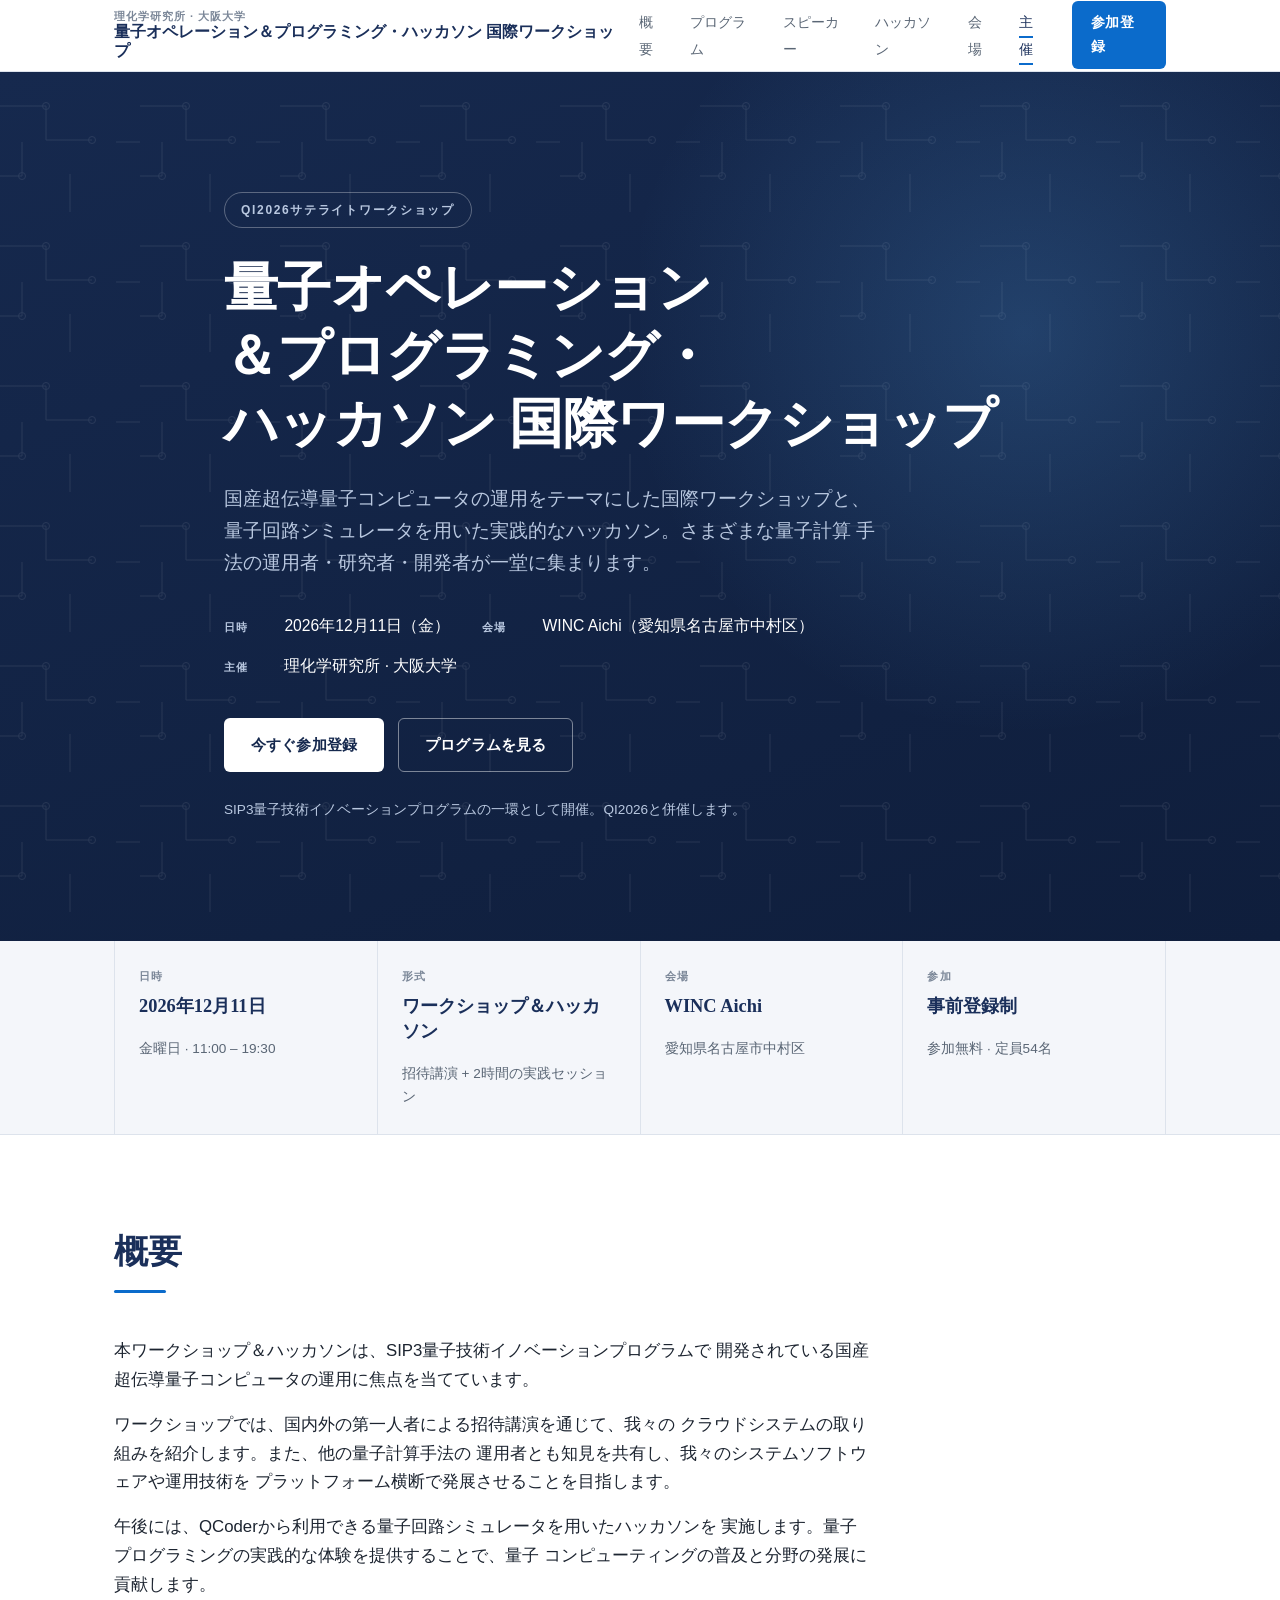
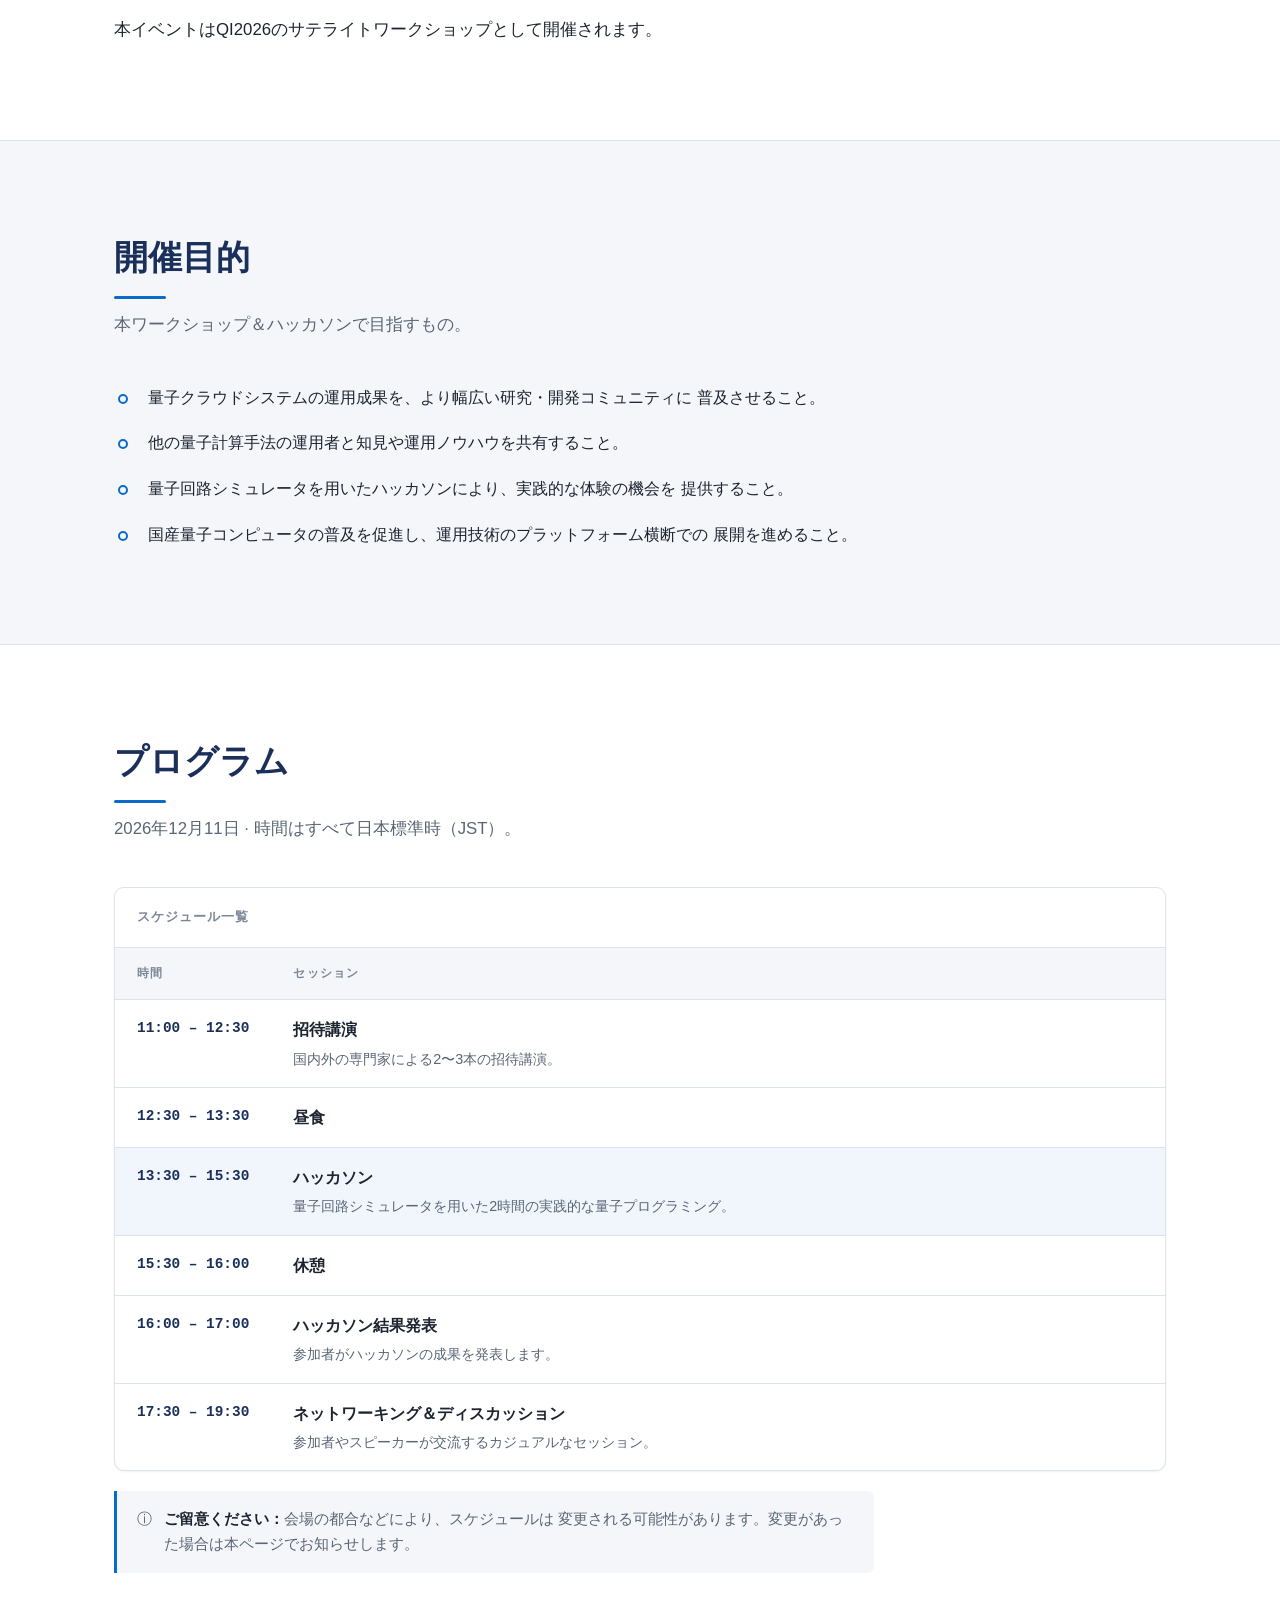
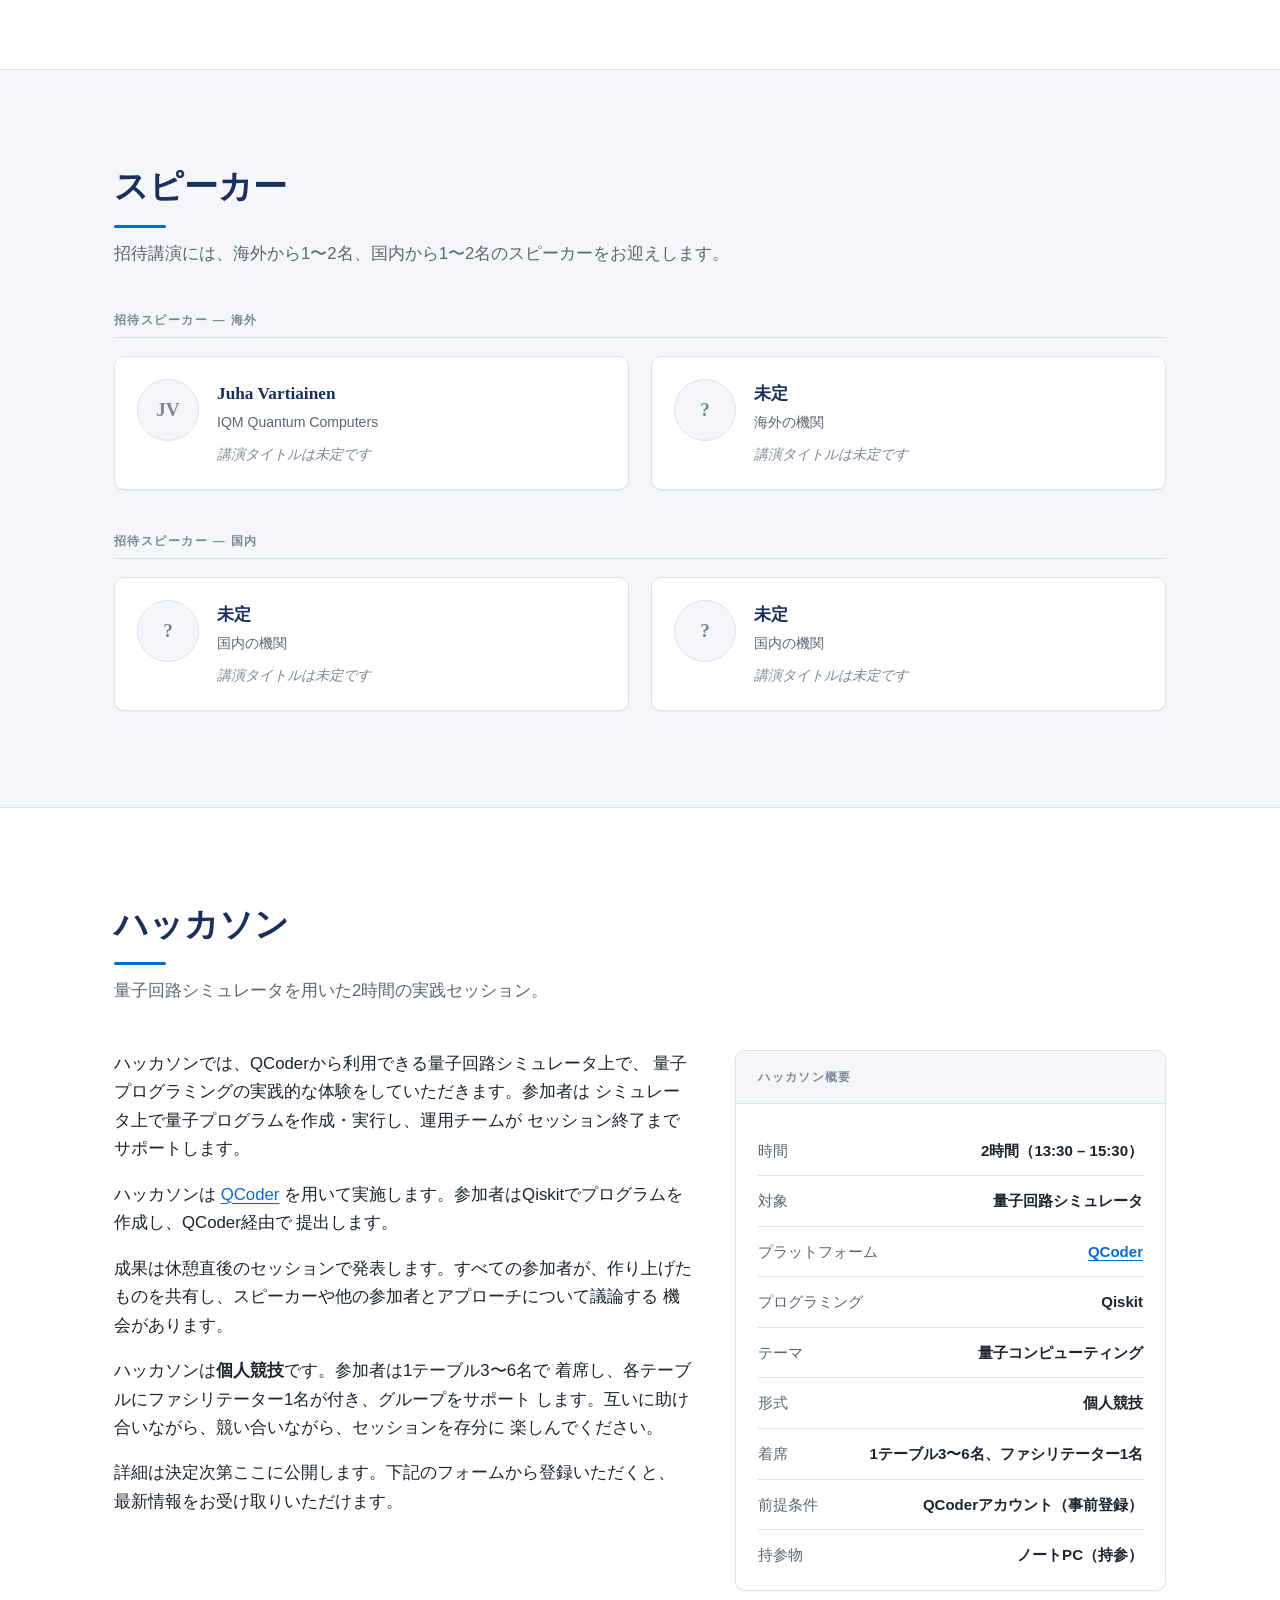
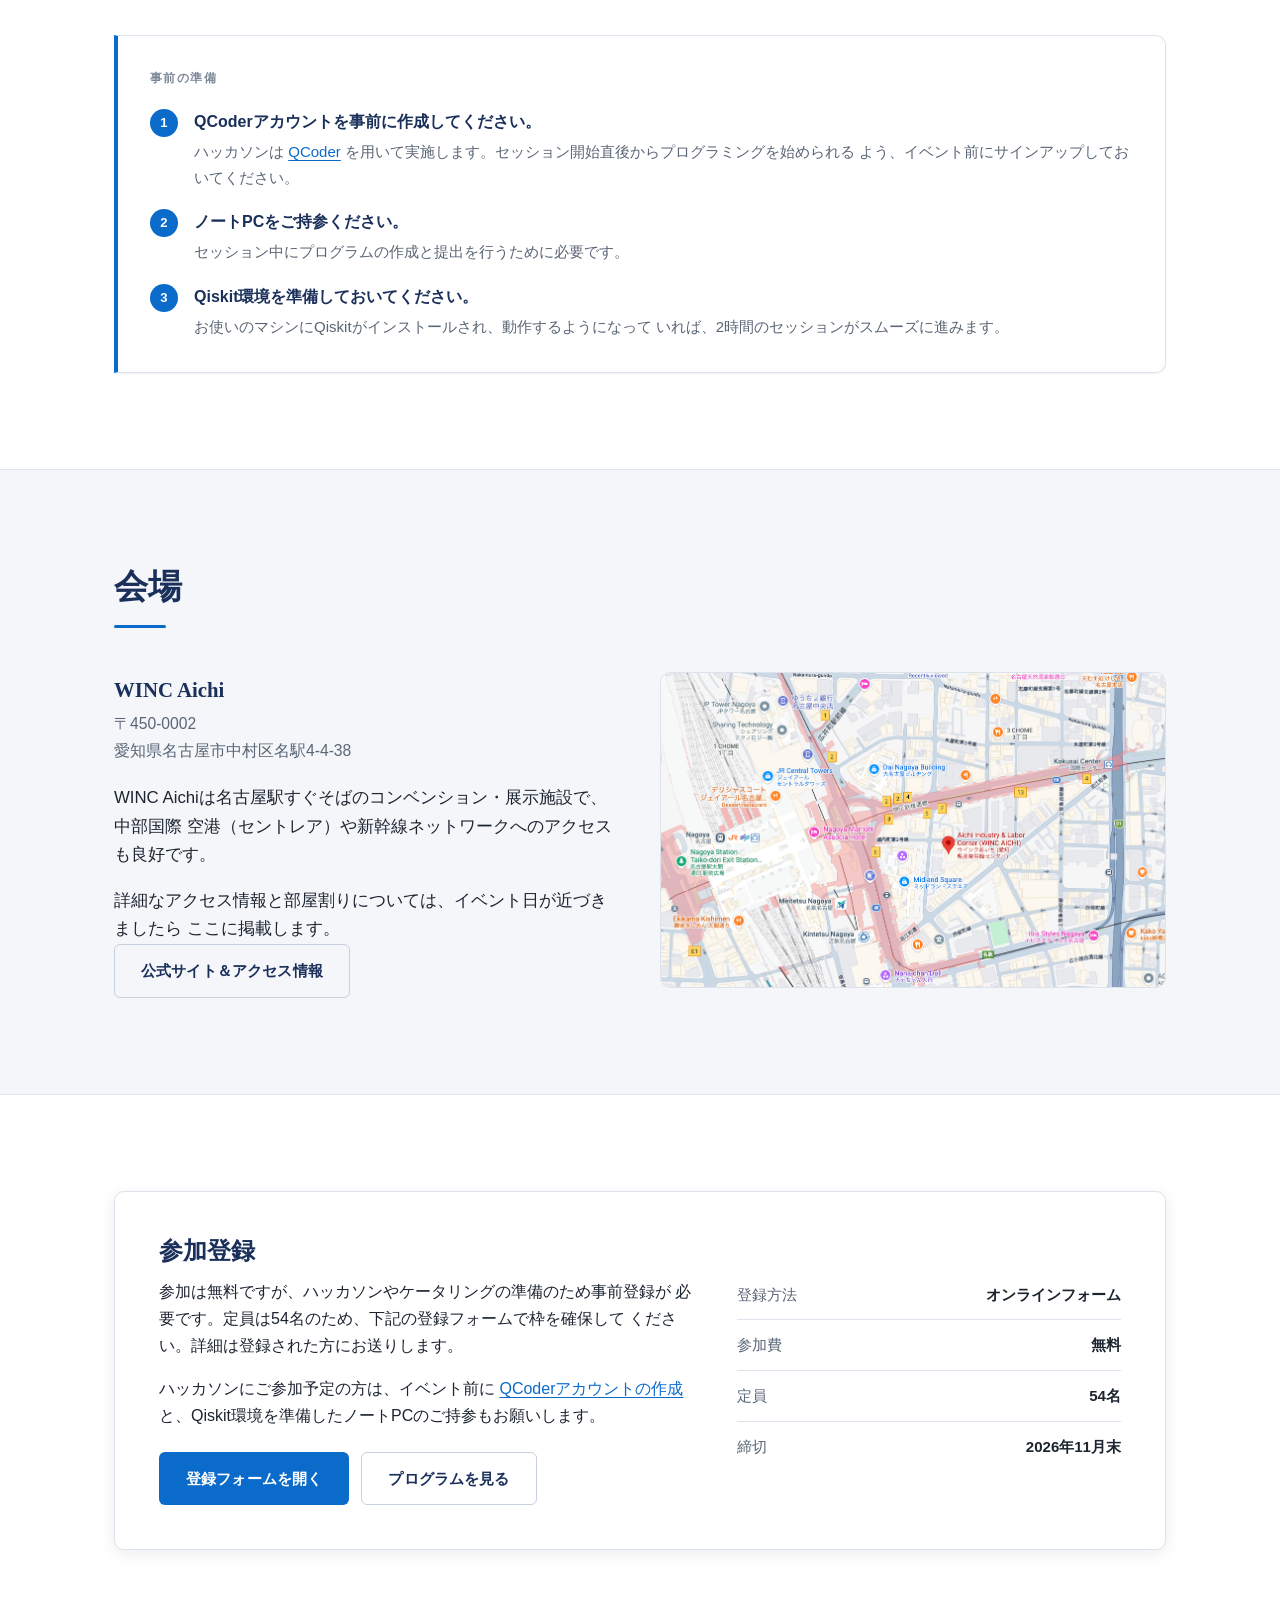
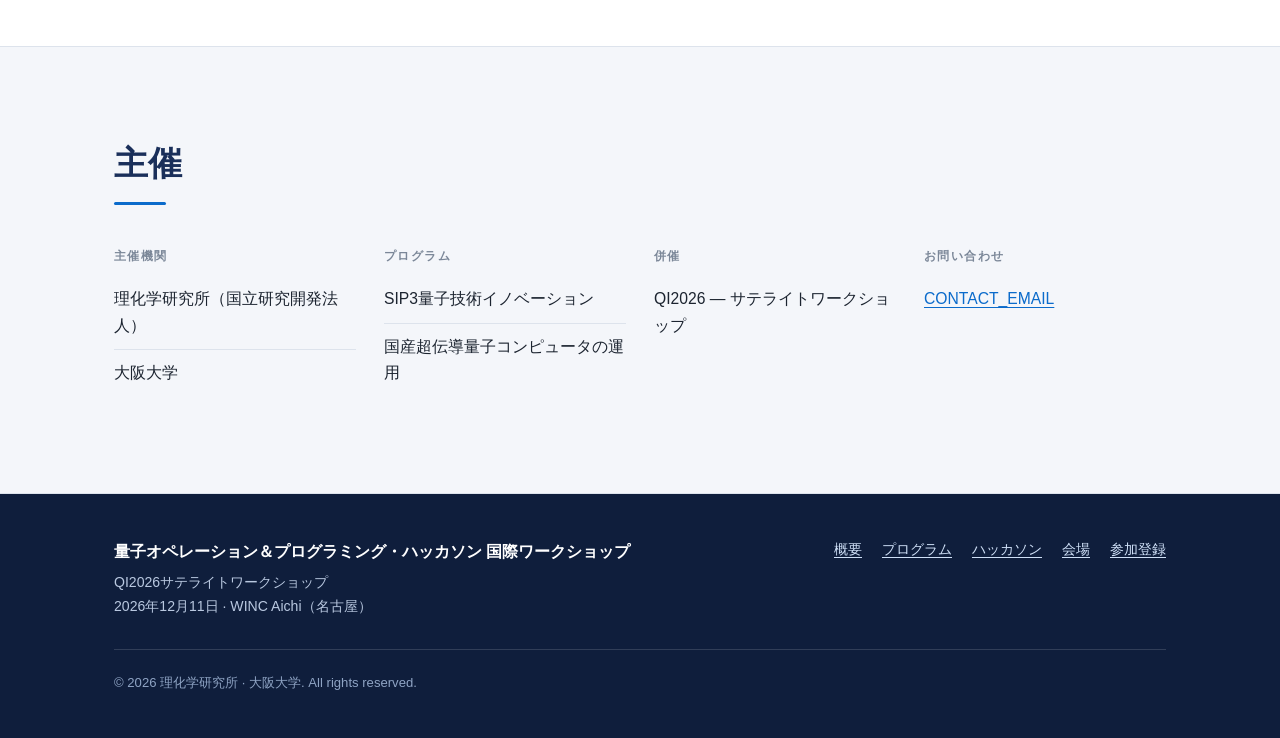
==== index.ja.html @ 2aec907b "add Japanese translation page for review" ====
<!DOCTYPE html>
<html lang="ja">
<head>
<meta charset="utf-8">
<meta name="viewport" content="width=device-width, initial-scale=1">

<!-- ===================================================================
     日本語版（監査・確認用） / Japanese translation for review
     本家: index.html と内容を同期させてください
     REPLACE BEFORE PUBLISHING
     1. Registration form URL  -> search for "forms.gle" (1 place)
     2. Canonical / OGP URL    -> search for "example.org" (3 places)
     3. Speaker details        -> search for "未定"
     4. Venue address          -> search for "名駅4-4-38"
     5. Contact e-mail         -> search for "CONTACT_EMAIL" (2 places)
     =================================================================== -->

<title>量子オペレーション＆プログラミング・ハッカソン 国際ワークショップ | QI2026サテライトワークショップ</title>
<meta name="description" content="国産超伝導量子コンピュータの運用をテーマにした国際ワークショップと、量子回路シミュレータでの実践的ハッカソン。招待講演、ハッカソン、ネットワーキングを開催。2026年12月11日（金）、愛知県・WINC Aichi（名古屋）。QI2026サテライトワークショップ。">

<link rel="canonical" href="https://example.org/qi2026-wsh/index.ja.html">
<link rel="alternate" hreflang="en" href="https://example.org/qi2026-wsh/index.html">
<link rel="alternate" hreflang="ja" href="https://example.org/qi2026-wsh/index.ja.html">

<!-- Open Graph -->
<meta property="og:type" content="website">
<meta property="og:title" content="量子オペレーション＆プログラミング・ハッカソン 国際ワークショップ">
<meta property="og:description" content="量子オペレーションをテーマにした国際ワークショップと量子回路シミュレータでのハッカソン。2026年12月11日 — 愛知県・WINC Aichi（名古屋）。QI2026サテライトワークショップ。">
<meta property="og:url" content="https://example.org/qi2026-wsh/index.ja.html">
<meta property="og:locale" content="ja_JP">

<!-- Twitter -->
<meta name="twitter:card" content="summary_large_image">
<meta name="twitter:title" content="量子オペレーション＆プログラミング・ハッカソン 国際ワークショップ">
<meta name="twitter:description" content="量子オペレーションをテーマにした国際ワークショップと量子回路シミュレータでのハッカソン。2026年12月11日 — 愛知県・WINC Aichi（名古屋）。">

<link rel="stylesheet" href="assets/css/style.css">
</head>
<body>

<a class="skip-link" href="#main">本文へスキップ</a>

<!-- ==================== Header ==================== -->
<header class="site-header">
  <div class="container site-header__inner">
    <a class="brand" href="#top">
      <span class="brand__org">理化学研究所 &middot; 大阪大学</span>
      <span class="brand__title">量子オペレーション＆プログラミング・ハッカソン 国際ワークショップ</span>
    </a>

    <nav class="nav" aria-label="メインナビゲーション">
      <ul class="nav__links" id="nav-links" data-open="false">
        <li><a href="#overview">概要</a></li>
        <li><a href="#program">プログラム</a></li>
        <li><a href="#speakers">スピーカー</a></li>
        <li><a href="#hackathon">ハッカソン</a></li>
        <li><a href="#venue">会場</a></li>
        <li><a href="#organizers">主催</a></li>
      </ul>

      <a class="btn btn--primary nav__cta" href="#registration">参加登録</a>

      <button class="nav-toggle" type="button" aria-expanded="false" aria-controls="nav-links" aria-label="ナビゲーションメニューを開閉する">
        <svg viewBox="0 0 24 24" fill="none" stroke="currentColor" stroke-width="2" stroke-linecap="round" aria-hidden="true">
          <path d="M3 6h18M3 12h18M3 18h18"/>
        </svg>
      </button>
    </nav>
  </div>
</header>

<main id="main">

  <!-- ==================== Hero ==================== -->
  <section class="hero" id="top">
    <div class="container hero__inner">
      <p class="hero__eyebrow">QI2026サテライトワークショップ</p>

      <h1>量子オペレーション＆プログラミング・<br>ハッカソン 国際ワークショップ</h1>

      <p class="hero__summary">
        国産超伝導量子コンピュータの運用をテーマにした国際ワークショップと、
        量子回路シミュレータを用いた実践的なハッカソン。さまざまな量子計算
        手法の運用者・研究者・開発者が一堂に集まります。
      </p>

      <ul class="hero__meta">
        <li>
          <span class="meta-label">日時</span>
          <span>2026年12月11日（金）</span>
        </li>
        <li>
          <span class="meta-label">会場</span>
          <span>WINC Aichi（愛知県名古屋市中村区）</span>
        </li>
        <li>
          <span class="meta-label">主催</span>
          <span>理化学研究所 &middot; 大阪大学</span>
        </li>
      </ul>

      <div class="hero__actions">
        <a class="btn btn--on-dark" href="#registration">今すぐ参加登録</a>
        <a class="btn btn--on-dark-ghost" href="#program">プログラムを見る</a>
      </div>

      <p class="hero__note">
        SIP3量子技術イノベーションプログラムの一環として開催。QI2026と併催します。
      </p>
    </div>
  </section>

  <!-- ==================== Fact strip ==================== -->
  <section class="facts" aria-label="概要情報">
    <div class="container">
      <div class="facts__grid">
        <div class="fact">
          <p class="fact__label">日時</p>
          <p class="fact__value">2026年12月11日</p>
          <p class="fact__sub">金曜日 &middot; 11:00 &ndash; 19:30</p>
        </div>
        <div class="fact">
          <p class="fact__label">形式</p>
          <p class="fact__value">ワークショップ＆ハッカソン</p>
          <p class="fact__sub">招待講演 + 2時間の実践セッション</p>
        </div>
        <div class="fact">
          <p class="fact__label">会場</p>
          <p class="fact__value">WINC Aichi</p>
          <p class="fact__sub">愛知県名古屋市中村区</p>
        </div>
        <div class="fact">
          <p class="fact__label">参加</p>
          <p class="fact__value">事前登録制</p>
          <p class="fact__sub">参加無料 &middot; 定員54名</p>
        </div>
      </div>
    </div>
  </section>

  <!-- ==================== Overview ==================== -->
  <section class="section" id="overview">
    <div class="container">
      <div class="section-head">
        <h2>概要</h2>
      </div>

      <div class="prose">
        <p class="lead">
          本ワークショップ＆ハッカソンは、SIP3量子技術イノベーションプログラムで
          開発されている国産超伝導量子コンピュータの運用に焦点を当てています。
        </p>

        <p>
          ワークショップでは、国内外の第一人者による招待講演を通じて、我々の
          クラウドシステムの取り組みを紹介します。また、他の量子計算手法の
          運用者とも知見を共有し、我々のシステムソフトウェアや運用技術を
          プラットフォーム横断で発展させることを目指します。
        </p>

        <p>
          午後には、QCoderから利用できる量子回路シミュレータを用いたハッカソンを
          実施します。量子プログラミングの実践的な体験を提供することで、量子
          コンピューティングの普及と分野の発展に貢献します。
        </p>

        <p>
          本イベントはQI2026のサテライトワークショップとして開催されます。
        </p>
      </div>
    </div>
  </section>

  <!-- ==================== Objectives ==================== -->
  <section class="section section--subtle" id="objectives">
    <div class="container">
      <div class="section-head">
        <h2>開催目的</h2>
        <p>本ワークショップ＆ハッカソンで目指すもの。</p>
      </div>

      <ul class="objectives">
        <li>
          量子クラウドシステムの運用成果を、より幅広い研究・開発コミュニティに
          普及させること。
        </li>
        <li>
          他の量子計算手法の運用者と知見や運用ノウハウを共有すること。
        </li>
        <li>
          量子回路シミュレータを用いたハッカソンにより、実践的な体験の機会を
          提供すること。
        </li>
        <li>
          国産量子コンピュータの普及を促進し、運用技術のプラットフォーム横断での
          展開を進めること。
        </li>
      </ul>
    </div>
  </section>

  <!-- ==================== Program ==================== -->
  <section class="section" id="program">
    <div class="container">
      <div class="section-head">
        <h2>プログラム</h2>
        <p>2026年12月11日 &middot; 時間はすべて日本標準時（JST）。</p>
      </div>

      <div class="schedule-wrap">
        <table class="schedule">
          <caption>スケジュール一覧</caption>
          <thead>
            <tr>
              <th scope="col">時間</th>
              <th scope="col">セッション</th>
            </tr>
          </thead>
          <tbody>
            <tr>
              <th scope="row">11:00 &ndash; 12:30</th>
              <td>
                <span class="session-title">招待講演</span>
                <span class="session-desc">国内外の専門家による2〜3本の招待講演。</span>
              </td>
            </tr>
            <tr>
              <th scope="row">12:30 &ndash; 13:30</th>
              <td>
                <span class="session-title">昼食</span>
              </td>
            </tr>
            <tr class="is-feature">
              <th scope="row">13:30 &ndash; 15:30</th>
              <td>
                <span class="session-title">ハッカソン</span>
                <span class="session-desc">量子回路シミュレータを用いた2時間の実践的な量子プログラミング。</span>
              </td>
            </tr>
            <tr>
              <th scope="row">15:30 &ndash; 16:00</th>
              <td>
                <span class="session-title">休憩</span>
              </td>
            </tr>
            <tr>
              <th scope="row">16:00 &ndash; 17:00</th>
              <td>
                <span class="session-title">ハッカソン結果発表</span>
                <span class="session-desc">参加者がハッカソンの成果を発表します。</span>
              </td>
            </tr>
            <tr>
              <th scope="row">17:30 &ndash; 19:30</th>
              <td>
                <span class="session-title">ネットワーキング＆ディスカッション</span>
                <span class="session-desc">参加者やスピーカーが交流するカジュアルなセッション。</span>
              </td>
            </tr>
          </tbody>
        </table>
      </div>

      <p class="note">
        <span aria-hidden="true">&#9432;</span>
        <span>
          <strong>ご留意ください：</strong>会場の都合などにより、スケジュールは
          変更される可能性があります。変更があった場合は本ページでお知らせします。
        </span>
      </p>
    </div>
  </section>

  <!-- ==================== Speakers ==================== -->
  <section class="section section--subtle" id="speakers">
    <div class="container">
      <div class="section-head">
        <h2>スピーカー</h2>
        <p>
          招待講演には、海外から1〜2名、国内から1〜2名のスピーカーをお迎えします。
        </p>
      </div>

      <div class="speaker-group">
        <h3 class="speaker-group__title">招待スピーカー &mdash; 海外</h3>
        <div class="card-grid">
          <article class="speaker">
            <div class="speaker__avatar" aria-hidden="true">JV</div>
            <div>
              <p class="speaker__name">
                <a href="https://www.linkedin.com/in/vartiainen/" target="_blank" rel="noopener noreferrer">Juha Vartiainen</a>
              </p>
              <p class="speaker__affil">IQM Quantum Computers</p>
              <p class="speaker__talk">講演タイトルは未定です</p>
            </div>
          </article>

          <article class="speaker">
            <div class="speaker__avatar" aria-hidden="true">?</div>
            <div>
              <p class="speaker__name">未定</p>
              <p class="speaker__affil">海外の機関</p>
              <p class="speaker__talk">講演タイトルは未定です</p>
            </div>
          </article>
        </div>
      </div>

      <div class="speaker-group">
        <h3 class="speaker-group__title">招待スピーカー &mdash; 国内</h3>
        <div class="card-grid">
          <article class="speaker">
            <div class="speaker__avatar" aria-hidden="true">?</div>
            <div>
              <p class="speaker__name">未定</p>
              <p class="speaker__affil">国内の機関</p>
              <p class="speaker__talk">講演タイトルは未定です</p>
            </div>
          </article>

          <article class="speaker">
            <div class="speaker__avatar" aria-hidden="true">?</div>
            <div>
              <p class="speaker__name">未定</p>
              <p class="speaker__affil">国内の機関</p>
              <p class="speaker__talk">講演タイトルは未定です</p>
            </div>
          </article>
        </div>
      </div>
    </div>
  </section>

  <!-- ==================== Hackathon ==================== -->
  <section class="section" id="hackathon">
    <div class="container">
      <div class="section-head">
        <h2>ハッカソン</h2>
        <p>量子回路シミュレータを用いた2時間の実践セッション。</p>
      </div>

      <div class="hackathon-grid">
        <div class="prose">
          <p>
            ハッカソンでは、QCoderから利用できる量子回路シミュレータ上で、
            量子プログラミングの実践的な体験をしていただきます。参加者は
            シミュレータ上で量子プログラムを作成・実行し、運用チームが
            セッション終了までサポートします。
          </p>

          <p>
            ハッカソンは
            <a href="https://www.qcoder.jp/en" target="_blank" rel="noopener noreferrer">QCoder</a>
            を用いて実施します。参加者はQiskitでプログラムを作成し、QCoder経由で
            提出します。
          </p>

          <p>
            成果は休憩直後のセッションで発表します。すべての参加者が、作り上げた
            ものを共有し、スピーカーや他の参加者とアプローチについて議論する
            機会があります。
          </p>

          <p>
            ハッカソンは<strong>個人競技</strong>です。参加者は1テーブル3〜6名で
            着席し、各テーブルにファシリテーター1名が付き、グループをサポート
            します。互いに助け合いながら、競い合いながら、セッションを存分に
            楽しんでください。
          </p>

          <p>
            詳細は決定次第ここに公開します。下記のフォームから登録いただくと、
            最新情報をお受け取りいただけます。
          </p>
        </div>

        <div class="info-panel">
          <p class="info-panel__head">ハッカソン概要</p>
          <div class="info-panel__body">
            <ul class="info-list">
              <li>
                <span class="k">時間</span>
                <span class="v">2時間（13:30 &ndash; 15:30）</span>
              </li>
              <li>
                <span class="k">対象</span>
                <span class="v">量子回路シミュレータ</span>
              </li>
              <li>
                <span class="k">プラットフォーム</span>
                <span class="v"><a href="https://www.qcoder.jp/en" target="_blank" rel="noopener noreferrer">QCoder</a></span>
              </li>
              <li>
                <span class="k">プログラミング</span>
                <span class="v">Qiskit</span>
              </li>
              <li>
                <span class="k">テーマ</span>
                <span class="v">量子コンピューティング</span>
              </li>
              <li>
                <span class="k">形式</span>
                <span class="v">個人競技</span>
              </li>
              <li>
                <span class="k">着席</span>
                <span class="v">1テーブル3〜6名、ファシリテーター1名</span>
              </li>
              <li>
                <span class="k">前提条件</span>
                <span class="v">QCoderアカウント（事前登録）</span>
              </li>
              <li>
                <span class="k">持参物</span>
                <span class="v">ノートPC（持参）</span>
              </li>
            </ul>
          </div>
        </div>
      </div>

      <div class="prep">
        <p class="prep__title">事前の準備</p>
        <ol class="prep__list">
          <li>
            <strong>QCoderアカウントを事前に作成してください。</strong>
            <p>
              ハッカソンは
              <a href="https://www.qcoder.jp/en" target="_blank" rel="noopener noreferrer">QCoder</a>
              を用いて実施します。セッション開始直後からプログラミングを始められる
              よう、イベント前にサインアップしておいてください。
            </p>
          </li>
          <li>
            <strong>ノートPCをご持参ください。</strong>
            <p>
              セッション中にプログラムの作成と提出を行うために必要です。
            </p>
          </li>
          <li>
            <strong>Qiskit環境を準備しておいてください。</strong>
            <p>
              お使いのマシンにQiskitがインストールされ、動作するようになって
              いれば、2時間のセッションがスムーズに進みます。
            </p>
          </li>
        </ol>
      </div>
    </div>
  </section>

  <!-- ==================== Venue ==================== -->
  <section class="section section--subtle" id="venue">
    <div class="container">
      <div class="section-head">
        <h2>会場</h2>
      </div>

      <div class="venue-grid">
        <div>
          <p class="venue-name">
            <a href="https://www.winc-aichi.jp/" target="_blank" rel="noopener noreferrer">WINC Aichi</a>
          </p>
          <address class="venue-address">
            〒450-0002<br>
            愛知県名古屋市中村区名駅4-4-38
          </address>

          <div class="prose">
            <p>
              WINC Aichiは名古屋駅すぐそばのコンベンション・展示施設で、中部国際
              空港（セントレア）や新幹線ネットワークへのアクセスも良好です。
            </p>
            <p>
              詳細なアクセス情報と部屋割りについては、イベント日が近づきましたら
              ここに掲載します。
            </p>
          </div>

          <p>
            <a class="btn btn--outline" href="https://www.winc-aichi.jp/" target="_blank" rel="noopener noreferrer">
              公式サイト＆アクセス情報
            </a>
          </p>
        </div>

        <a class="map-embed" href="https://www.winc-aichi.jp/" target="_blank" rel="noopener noreferrer">
          <img class="map-embed__img" src="assets/images/map.png" alt="WINC Aichi へのアクセス地図">
        </a>
      </div>
    </div>
  </section>

  <!-- ==================== Registration ==================== -->
  <section class="section" id="registration">
    <div class="container">
      <div class="register">
        <div>
          <h2>参加登録</h2>
          <p>
            参加は無料ですが、ハッカソンやケータリングの準備のため事前登録が
            必要です。定員は54名のため、下記の登録フォームで枠を確保して
            ください。詳細は登録された方にお送りします。
          </p>

          <p>
            ハッカソンにご参加予定の方は、イベント前に
            <a href="https://www.qcoder.jp/en" target="_blank" rel="noopener noreferrer">QCoderアカウントの作成</a>
            と、Qiskit環境を準備したノートPCのご持参もお願いします。
          </p>

          <div class="register__actions">
            <!-- TODO: 公開前に実際のGoogleフォームURLに差し替える -->
            <a class="btn btn--primary" href="https://forms.gle/XXXXXXXX" target="_blank" rel="noopener noreferrer">
              登録フォームを開く
            </a>
            <a class="btn btn--outline" href="#program">プログラムを見る</a>
          </div>
        </div>

        <div>
          <ul class="register__meta">
            <li>
              <span class="k">登録方法</span>
              <span class="v">オンラインフォーム</span>
            </li>
            <li>
              <span class="k">参加費</span>
              <span class="v">無料</span>
            </li>
            <li>
              <span class="k">定員</span>
              <span class="v">54名</span>
            </li>
            <li>
              <span class="k">締切</span>
              <span class="v">2026年11月末</span>
            </li>
          </ul>
        </div>
      </div>
    </div>
  </section>

  <!-- ==================== Organizers ==================== -->
  <section class="section section--subtle" id="organizers">
    <div class="container">
      <div class="section-head">
        <h2>主催</h2>
      </div>

      <div class="org-grid">
        <div class="org-block">
          <h3>主催機関</h3>
          <ul>
            <li>理化学研究所（国立研究開発法人）</li>
            <li>大阪大学</li>
          </ul>
        </div>

        <div class="org-block">
          <h3>プログラム</h3>
          <ul>
            <li>SIP3量子技術イノベーション</li>
            <li>国産超伝導量子コンピュータの運用</li>
          </ul>
        </div>

        <div class="org-block">
          <h3>併催</h3>
          <ul>
            <li>QI2026 &mdash; サテライトワークショップ</li>
          </ul>
        </div>

        <div class="org-block">
          <h3>お問い合わせ</h3>
          <ul>
            <!-- TODO: 実際の連絡先アドレスに差し替える -->
            <li><a href="mailto:CONTACT_EMAIL">CONTACT_EMAIL</a></li>
          </ul>
        </div>
      </div>
    </div>
  </section>

</main>

<!-- ==================== Footer ==================== -->
<footer class="site-footer">
  <div class="container">
    <div class="site-footer__inner">
      <div>
        <p class="site-footer__title">量子オペレーション＆プログラミング・ハッカソン 国際ワークショップ</p>
        <p>QI2026サテライトワークショップ<br>
           2026年12月11日 &middot; WINC Aichi（名古屋）</p>
      </div>

      <ul class="site-footer__links">
        <li><a href="#overview">概要</a></li>
        <li><a href="#program">プログラム</a></li>
        <li><a href="#hackathon">ハッカソン</a></li>
        <li><a href="#venue">会場</a></li>
        <li><a href="#registration">参加登録</a></li>
      </ul>
    </div>

    <p class="site-footer__legal">
      &copy; <span id="year">2026</span> 理化学研究所 &middot; 大阪大学. All rights reserved.
    </p>
  </div>
</footer>

<script src="assets/js/main.js"></script>
</body>
</html>
---- assets/css/style.css ----
/* ==========================================================================
   Quantum Programming with Japanese Quantum Computers
   Satellite Workshop of QI2026
   ========================================================================== */

/* --- Design tokens ------------------------------------------------------- */

:root {
  /* Surfaces */
  --bg: #ffffff;
  --bg-subtle: #f4f6fa;
  --bg-elevated: #ffffff;

  /* Text */
  --text: #1c2430;
  --text-muted: #5a6675;
  --text-faint: #7b8798;

  /* Brand */
  --primary: #1a2f5a;
  --primary-soft: #2c4a80;
  --accent: #0b6bcb;
  --accent-hover: #0957a6;
  --accent-contrast: #ffffff;

  /* Lines */
  --border: #dde3ec;
  --border-strong: #c6d0de;

  /* Hero */
  --hero-bg: #16294e;
  --hero-bg-2: #0f1e3c;
  --hero-text: #ffffff;
  --hero-muted: #b9c8e0;

  /* Effects */
  --shadow-sm: 0 1px 2px rgba(16, 28, 48, 0.06);
  --shadow-md: 0 4px 16px rgba(16, 28, 48, 0.08);
  --radius: 6px;
  --radius-lg: 10px;

  /* Metrics */
  --header-h: 68px;
  --container: 1100px;
  --measure: 760px;

  /* Type */
  --font-serif: Georgia, "Times New Roman", "Hiragino Mincho ProN", "Yu Mincho", serif;
  --font-sans: -apple-system, BlinkMacSystemFont, "Segoe UI", Roboto,
    "Helvetica Neue", Arial, "Noto Sans", sans-serif;
  --font-mono: ui-monospace, SFMono-Regular, "SF Mono", Menlo, Consolas, monospace;
}

@media (prefers-color-scheme: dark) {
  :root {
    --bg: #0e1420;
    --bg-subtle: #161e2e;
    --bg-elevated: #131b29;

    --text: #e6ebf2;
    --text-muted: #9aa8bb;
    --text-faint: #7b8798;

    --primary: #7ea6e8;
    --primary-soft: #9dbdf0;
    --accent: #5aa9f0;
    --accent-hover: #7fbcf5;
    --accent-contrast: #0b1220;

    --border: #28334a;
    --border-strong: #3a4864;

    --hero-bg: #0b1526;
    --hero-bg-2: #070e1a;
    --hero-text: #f2f6fc;
    --hero-muted: #9fb3d0;

    --shadow-sm: 0 1px 2px rgba(0, 0, 0, 0.4);
    --shadow-md: 0 4px 16px rgba(0, 0, 0, 0.45);
  }
}

/* --- Reset / base -------------------------------------------------------- */

*,
*::before,
*::after {
  box-sizing: border-box;
}

html {
  scroll-behavior: smooth;
  scroll-padding-top: calc(var(--header-h) + 16px);
  -webkit-text-size-adjust: 100%;
}

body {
  margin: 0;
  background: var(--bg);
  color: var(--text);
  font-family: var(--font-sans);
  font-size: 16px;
  line-height: 1.7;
  -webkit-font-smoothing: antialiased;
  -moz-osx-font-smoothing: grayscale;
}

h1,
h2,
h3,
h4 {
  font-family: var(--font-serif);
  font-weight: 700;
  line-height: 1.25;
  color: var(--primary);
  margin: 0 0 0.5em;
  text-wrap: balance;
}

p {
  margin: 0 0 1em;
}

p:last-child {
  margin-bottom: 0;
}

a {
  color: var(--accent);
  text-decoration-thickness: 1px;
  text-underline-offset: 3px;
}

a:hover {
  color: var(--accent-hover);
}

img {
  max-width: 100%;
  height: auto;
  display: block;
}

ul,
ol {
  padding-left: 1.25em;
}

li + li {
  margin-top: 0.35em;
}

:focus-visible {
  outline: 3px solid var(--accent);
  outline-offset: 2px;
  border-radius: 2px;
}

/* Skip link */
.skip-link {
  position: absolute;
  left: -9999px;
  top: 0;
  z-index: 200;
  background: var(--accent);
  color: var(--accent-contrast);
  padding: 12px 20px;
  border-radius: 0 0 var(--radius) 0;
  font-weight: 600;
}

.skip-link:focus {
  left: 0;
  color: var(--accent-contrast);
}

/* --- Layout helpers ------------------------------------------------------ */

.container {
  width: 100%;
  max-width: var(--container);
  margin-inline: auto;
  padding-inline: 24px;
}

.section {
  padding-block: clamp(56px, 8vw, 96px);
}

.section--subtle {
  background: var(--bg-subtle);
  border-block: 1px solid var(--border);
}

.section-head {
  margin-bottom: clamp(28px, 4vw, 44px);
  max-width: var(--measure);
}

.section-head h2 {
  font-size: clamp(1.6rem, 3.4vw, 2.1rem);
  margin-bottom: 0.35em;
}

.section-head h2::after {
  content: "";
  display: block;
  width: 52px;
  height: 3px;
  background: var(--accent);
  margin-top: 0.5em;
  border-radius: 2px;
}

.section-head p {
  color: var(--text-muted);
  font-size: 1.05rem;
}

.prose {
  max-width: var(--measure);
}

.prose p {
  font-size: 1.05rem;
  color: var(--text);
}

.lead {
  font-size: 1.15rem;
  color: var(--text-muted);
}

/* --- Buttons ------------------------------------------------------------- */

.btn {
  display: inline-flex;
  align-items: center;
  justify-content: center;
  gap: 8px;
  padding: 13px 26px;
  border-radius: var(--radius);
  font-family: var(--font-sans);
  font-size: 0.95rem;
  font-weight: 600;
  letter-spacing: 0.01em;
  text-decoration: none;
  border: 1px solid transparent;
  cursor: pointer;
  transition: background-color 0.15s ease, border-color 0.15s ease,
    color 0.15s ease, transform 0.15s ease;
}

.btn:active {
  transform: translateY(1px);
}

.btn--primary {
  background: var(--accent);
  color: var(--accent-contrast);
}

.btn--primary:hover {
  background: var(--accent-hover);
  color: var(--accent-contrast);
}

.btn--outline {
  border-color: var(--border-strong);
  color: var(--primary);
  background: transparent;
}

.btn--outline:hover {
  border-color: var(--accent);
  color: var(--accent);
}

/* On the dark hero */
.btn--on-dark {
  background: #ffffff;
  color: #16294e;
}

.btn--on-dark:hover {
  background: #e8eef8;
  color: #16294e;
}

.btn--on-dark-ghost {
  border-color: rgba(255, 255, 255, 0.45);
  color: #ffffff;
  background: transparent;
}

.btn--on-dark-ghost:hover {
  border-color: #ffffff;
  background: rgba(255, 255, 255, 0.1);
  color: #ffffff;
}

/* --- Header / nav -------------------------------------------------------- */

.site-header {
  position: sticky;
  top: 0;
  z-index: 100;
  /* Fallback for browsers without color-mix() */
  background: var(--bg);
  background: color-mix(in srgb, var(--bg) 88%, transparent);
  backdrop-filter: saturate(180%) blur(12px);
  -webkit-backdrop-filter: saturate(180%) blur(12px);
  border-bottom: 1px solid var(--border);
}

@supports not (backdrop-filter: blur(1px)) {
  .site-header {
    background: var(--bg);
  }
}

.site-header__inner {
  display: flex;
  align-items: center;
  justify-content: space-between;
  gap: 16px;
  min-height: var(--header-h);
}

.brand {
  display: flex;
  flex-direction: column;
  text-decoration: none;
  color: var(--primary);
  line-height: 1.2;
  padding-block: 10px;
}

.brand__org {
  font-size: 0.68rem;
  letter-spacing: 0.09em;
  text-transform: uppercase;
  color: var(--text-faint);
  font-weight: 600;
}

.brand__title {
  font-family: var(--font-serif);
  font-weight: 700;
  font-size: 0.98rem;
}

.nav {
  display: flex;
  align-items: center;
  gap: 26px;
}

.nav__links {
  display: flex;
  align-items: center;
  gap: 24px;
  list-style: none;
  margin: 0;
  padding: 0;
}

/* Reset the global `li + li` prose spacing. Left in place, it offsets every
   item but the first, so "Overview" sits visibly higher than the rest. */
.nav__links li {
  margin: 0;
}

.nav__links a {
  color: var(--text-muted);
  text-decoration: none;
  font-size: 0.9rem;
  font-weight: 500;
  padding-block: 6px;
  border-bottom: 2px solid transparent;
  transition: color 0.15s ease, border-color 0.15s ease;
}

.nav__links a:hover,
.nav__links a[aria-current="true"] {
  color: var(--primary);
  border-bottom-color: var(--accent);
}

.nav__cta {
  padding: 9px 18px;
  font-size: 0.88rem;
}

.nav-toggle {
  display: none;
  background: transparent;
  border: 1px solid var(--border-strong);
  border-radius: var(--radius);
  width: 42px;
  height: 38px;
  padding: 0;
  cursor: pointer;
  color: var(--primary);
  align-items: center;
  justify-content: center;
}

.nav-toggle svg {
  width: 20px;
  height: 20px;
}

@media (max-width: 900px) {
  .nav__links {
    display: none;
    position: absolute;
    top: 100%;
    left: 0;
    right: 0;
    flex-direction: column;
    align-items: stretch;
    gap: 0;
    background: var(--bg-elevated);
    border-bottom: 1px solid var(--border);
    box-shadow: var(--shadow-md);
    padding: 8px 24px 16px;
  }

  .nav__links[data-open="true"] {
    display: flex;
  }

  .nav__links a {
    display: block;
    padding: 12px 0;
    border-bottom: 1px solid var(--border);
    font-size: 0.95rem;
  }

  .nav__links a:hover,
  .nav__links a[aria-current="true"] {
    border-bottom-color: var(--border);
  }

  .nav-toggle {
    display: inline-flex;
  }

  .nav {
    gap: 12px;
  }
}

@media (max-width: 520px) {
  .brand__title {
    font-size: 0.86rem;
  }

  .nav__cta {
    display: none;
  }
}

/* --- Hero ---------------------------------------------------------------- */

.hero {
  position: relative;
  overflow: hidden;
  background: linear-gradient(160deg, var(--hero-bg) 0%, var(--hero-bg-2) 100%);
  color: var(--hero-text);
  padding-block: clamp(64px, 11vw, 120px);
}

.hero::before {
  content: "";
  position: absolute;
  inset: 0;
  background-image: url("data:image/svg+xml,%3Csvg xmlns='http://www.w3.org/2000/svg' width='140' height='140' viewBox='0 0 140 140'%3E%3Cg fill='none' stroke='%23ffffff' stroke-width='1'%3E%3Cpath d='M0 34h46v34h46'/%3E%3Cpath d='M0 104h22V70'/%3E%3Cpath d='M140 70h-24'/%3E%3Cpath d='M70 140v-38'/%3E%3Ccircle cx='46' cy='34' r='3.5'/%3E%3Ccircle cx='92' cy='68' r='3.5'/%3E%3Ccircle cx='22' cy='104' r='3.5'/%3E%3C/g%3E%3C/svg%3E");
  background-size: 140px 140px;
  opacity: 0.09;
  pointer-events: none;
}

.hero::after {
  content: "";
  position: absolute;
  top: -30%;
  right: -10%;
  width: 60%;
  height: 120%;
  background: radial-gradient(
    circle at center,
    rgba(90, 169, 240, 0.22) 0%,
    rgba(90, 169, 240, 0) 62%
  );
  pointer-events: none;
}

.hero__inner {
  position: relative;
  z-index: 1;
  max-width: 880px;
}

.hero__eyebrow {
  display: inline-block;
  font-size: 0.75rem;
  font-weight: 700;
  letter-spacing: 0.14em;
  text-transform: uppercase;
  color: var(--hero-muted);
  border: 1px solid rgba(255, 255, 255, 0.3);
  border-radius: 999px;
  padding: 7px 16px;
  margin-bottom: 26px;
}

.hero h1 {
  color: var(--hero-text);
  font-size: clamp(2rem, 5.4vw, 3.4rem);
  margin-bottom: 0.45em;
  letter-spacing: -0.01em;
}

.hero__summary {
  font-size: clamp(1rem, 1.9vw, 1.18rem);
  color: var(--hero-muted);
  max-width: 660px;
  margin-bottom: 34px;
}

.hero__meta {
  display: flex;
  flex-wrap: wrap;
  gap: 14px 32px;
  list-style: none;
  margin: 0 0 38px;
  padding: 0;
}

.hero__meta li {
  display: flex;
  align-items: baseline;
  gap: 10px;
  margin: 0;
  font-size: 0.98rem;
  color: var(--hero-text);
}

.hero__meta .meta-label {
  font-size: 0.7rem;
  font-weight: 700;
  letter-spacing: 0.1em;
  text-transform: uppercase;
  color: var(--hero-muted);
  min-width: 4.5em;
}

.hero__actions {
  display: flex;
  flex-wrap: wrap;
  gap: 14px;
}

.hero__note {
  margin-top: 26px;
  font-size: 0.85rem;
  color: var(--hero-muted);
}

/* --- Fact strip ---------------------------------------------------------- */

.facts {
  background: var(--bg-subtle);
  border-bottom: 1px solid var(--border);
}

.facts__grid {
  display: grid;
  grid-template-columns: repeat(auto-fit, minmax(200px, 1fr));
  gap: 1px;
  background: var(--border);
  border-inline: 1px solid var(--border);
}

.fact {
  background: var(--bg-subtle);
  padding: 26px 24px;
}

.fact__label {
  font-size: 0.7rem;
  font-weight: 700;
  letter-spacing: 0.12em;
  text-transform: uppercase;
  color: var(--text-faint);
  margin-bottom: 8px;
}

.fact__value {
  font-family: var(--font-serif);
  font-size: 1.15rem;
  font-weight: 700;
  color: var(--primary);
  line-height: 1.35;
}

.fact__sub {
  font-size: 0.85rem;
  color: var(--text-muted);
  margin-top: 4px;
}

/* --- Objectives list ----------------------------------------------------- */

.objectives {
  list-style: none;
  padding: 0;
  margin: 0;
  display: grid;
  gap: 18px;
  max-width: var(--measure);
}

.objectives li {
  position: relative;
  padding-left: 34px;
  margin: 0;
  font-size: 1.02rem;
}

.objectives li::before {
  content: "";
  position: absolute;
  left: 4px;
  top: 0.62em;
  width: 10px;
  height: 10px;
  border: 2px solid var(--accent);
  border-radius: 50%;
}

/* --- Schedule table ------------------------------------------------------ */

.schedule-wrap {
  border: 1px solid var(--border);
  border-radius: var(--radius-lg);
  overflow: hidden;
  background: var(--bg-elevated);
  box-shadow: var(--shadow-sm);
}

table.schedule {
  width: 100%;
  border-collapse: collapse;
  font-size: 1rem;
}

table.schedule caption {
  caption-side: top;
  text-align: left;
  padding: 18px 22px;
  font-size: 0.82rem;
  letter-spacing: 0.08em;
  text-transform: uppercase;
  font-weight: 700;
  color: var(--text-faint);
  border-bottom: 1px solid var(--border);
}

table.schedule th,
table.schedule td {
  text-align: left;
  padding: 16px 22px;
  border-bottom: 1px solid var(--border);
  vertical-align: top;
}

table.schedule thead th {
  font-size: 0.72rem;
  letter-spacing: 0.11em;
  text-transform: uppercase;
  color: var(--text-faint);
  font-weight: 700;
  background: var(--bg-subtle);
  font-family: var(--font-sans);
}

table.schedule tbody tr:last-child th,
table.schedule tbody tr:last-child td {
  border-bottom: 0;
}

table.schedule tbody th {
  font-family: var(--font-mono);
  font-size: 0.9rem;
  font-weight: 600;
  color: var(--primary);
  white-space: nowrap;
  width: 1%;
}

table.schedule .session-title {
  font-weight: 600;
  color: var(--text);
}

table.schedule .session-desc {
  display: block;
  font-size: 0.9rem;
  color: var(--text-muted);
  margin-top: 3px;
}

/* Highlight the hackathon row */
table.schedule tbody tr.is-feature th,
table.schedule tbody tr.is-feature td {
  background: rgba(11, 107, 203, 0.06);
  background: color-mix(in srgb, var(--accent) 6%, transparent);
}

@media (max-width: 640px) {
  table.schedule th,
  table.schedule td {
    padding: 13px 16px;
  }

  table.schedule tbody th {
    font-size: 0.82rem;
  }

  .schedule-wrap {
    border-radius: var(--radius);
  }
}

.note {
  display: flex;
  gap: 12px;
  align-items: flex-start;
  margin-top: 20px;
  padding: 16px 20px;
  background: var(--bg-subtle);
  border-left: 3px solid var(--accent);
  border-radius: 0 var(--radius) var(--radius) 0;
  font-size: 0.92rem;
  color: var(--text-muted);
  max-width: var(--measure);
}

.note strong {
  color: var(--text);
}

/* --- Speaker cards ------------------------------------------------------- */

.speaker-group + .speaker-group {
  margin-top: 44px;
}

.speaker-group__title {
  font-family: var(--font-sans);
  font-size: 0.74rem;
  font-weight: 700;
  letter-spacing: 0.12em;
  text-transform: uppercase;
  color: var(--text-faint);
  margin: 0 0 18px;
  padding-bottom: 10px;
  border-bottom: 1px solid var(--border);
}

.card-grid {
  display: grid;
  grid-template-columns: repeat(auto-fit, minmax(250px, 1fr));
  gap: 22px;
}

.speaker {
  display: flex;
  gap: 18px;
  align-items: flex-start;
  padding: 22px;
  border: 1px solid var(--border);
  border-radius: var(--radius-lg);
  background: var(--bg-elevated);
  box-shadow: var(--shadow-sm);
}

.speaker__avatar {
  flex: 0 0 62px;
  width: 62px;
  height: 62px;
  border-radius: 50%;
  background: var(--bg-subtle);
  border: 1px solid var(--border);
  display: flex;
  align-items: center;
  justify-content: center;
  font-family: var(--font-serif);
  font-size: 1.2rem;
  font-weight: 700;
  color: var(--text-faint);
}

.speaker__avatar img {
  width: 100%;
  height: 100%;
  object-fit: cover;
  border-radius: 50%;
}

.speaker__name {
  font-family: var(--font-serif);
  font-size: 1.08rem;
  font-weight: 700;
  color: var(--primary);
  margin: 0 0 2px;
}

/* A confirmed speaker's name links to their profile page */
.speaker__name a {
  color: inherit;
  text-decoration: none;
}

.speaker__name a:hover {
  color: var(--accent);
  text-decoration: underline;
  text-underline-offset: 3px;
}

.speaker__affil {
  font-size: 0.88rem;
  color: var(--text-muted);
  margin: 0;
}

.speaker__talk {
  font-size: 0.88rem;
  color: var(--text-faint);
  font-style: italic;
  margin: 8px 0 0;
}

/* --- Hackathon ----------------------------------------------------------- */

.hackathon-grid {
  display: grid;
  grid-template-columns: minmax(0, 1.35fr) minmax(0, 1fr);
  gap: 40px;
  align-items: start;
}

@media (max-width: 900px) {
  .hackathon-grid {
    grid-template-columns: 1fr;
    gap: 32px;
  }
}

.info-panel {
  border: 1px solid var(--border);
  border-radius: var(--radius-lg);
  background: var(--bg-elevated);
  overflow: hidden;
  box-shadow: var(--shadow-sm);
}

.info-panel__head {
  padding: 16px 22px;
  background: var(--bg-subtle);
  border-bottom: 1px solid var(--border);
  font-size: 0.74rem;
  font-weight: 700;
  letter-spacing: 0.11em;
  text-transform: uppercase;
  color: var(--text-faint);
}

.info-panel__body {
  padding: 22px;
}

.info-list {
  list-style: none;
  margin: 0;
  padding: 0;
}

.info-list li {
  display: flex;
  justify-content: space-between;
  gap: 18px;
  padding: 12px 0;
  border-bottom: 1px solid var(--border);
  font-size: 0.94rem;
  margin: 0;
}

.info-list li:last-child {
  border-bottom: 0;
  padding-bottom: 0;
}

.info-list li:first-child {
  padding-top: 0;
}

.info-list dt,
.info-list .k {
  color: var(--text-muted);
  flex: 0 0 auto;
}

.info-list .v {
  color: var(--text);
  font-weight: 600;
  text-align: right;
}

.info-list .v--tba {
  color: var(--text-faint);
  font-weight: 500;
  font-style: italic;
}

/* --- Preparation checklist ----------------------------------------------- */

.prep {
  margin-top: 44px;
  border: 1px solid var(--border);
  border-left: 4px solid var(--accent);
  border-radius: 0 var(--radius-lg) var(--radius-lg) 0;
  background: var(--bg-elevated);
  padding: clamp(22px, 3vw, 32px);
  box-shadow: var(--shadow-sm);
}

.prep__title {
  font-family: var(--font-sans);
  font-size: 0.74rem;
  font-weight: 700;
  letter-spacing: 0.12em;
  text-transform: uppercase;
  color: var(--text-faint);
  margin: 0 0 20px;
}

.prep__list {
  counter-reset: prep;
  list-style: none;
  margin: 0;
  padding: 0;
  display: grid;
  gap: 18px;
}

.prep__list li {
  position: relative;
  padding-left: 44px;
  margin: 0;
  font-size: 1rem;
}

.prep__list li::before {
  counter-increment: prep;
  content: counter(prep);
  position: absolute;
  left: 0;
  top: 0.08em;
  width: 28px;
  height: 28px;
  border-radius: 50%;
  background: var(--accent);
  color: var(--accent-contrast);
  font-size: 0.82rem;
  font-weight: 700;
  display: flex;
  align-items: center;
  justify-content: center;
}

.prep__list strong {
  color: var(--primary);
}

.prep__list p {
  margin: 4px 0 0;
  color: var(--text-muted);
  font-size: 0.94rem;
}

@media (max-width: 640px) {
  .prep__list li {
    padding-left: 38px;
  }

  .prep__list li::before {
    width: 25px;
    height: 25px;
    font-size: 0.76rem;
  }
}

/* --- Venue --------------------------------------------------------------- */

.venue-grid {
  display: grid;
  grid-template-columns: minmax(0, 1fr) minmax(0, 1fr);
  gap: 40px;
  align-items: start;
}

@media (max-width: 900px) {
  .venue-grid {
    grid-template-columns: 1fr;
    gap: 32px;
  }
}

.venue-name {
  font-family: var(--font-serif);
  font-size: 1.3rem;
  font-weight: 700;
  color: var(--primary);
  margin: 0 0 4px;
}

/* The venue name links out, but keeps the heading's own colour */
.venue-name a {
  color: inherit;
  text-decoration: none;
}

.venue-name a:hover {
  color: var(--accent);
  text-decoration: underline;
  text-underline-offset: 3px;
}

.venue-address {
  font-style: normal;
  color: var(--text-muted);
  font-size: 0.98rem;
  margin-bottom: 20px;
}

.map-embed {
  aspect-ratio: 16 / 10;
  width: 100%;
  border: 1px solid var(--border);
  border-radius: var(--radius-lg);
  background: var(--bg-subtle);
  display: flex;
  align-items: center;
  justify-content: center;
  color: var(--text-faint);
  font-size: 0.9rem;
  text-align: center;
  padding: 0;
  overflow: hidden;
}

.map-embed__img {
  width: 100%;
  height: 100%;
  object-fit: cover;
  display: block;
}

/* The map box doubles as a link to the venue's official access page */
a.map-embed {
  text-decoration: none;
  transition: border-color 0.15s ease, color 0.15s ease, background-color 0.15s ease;
}

a.map-embed:hover {
  border-color: var(--accent);
  color: var(--accent);
  background: var(--bg-elevated);
}

/* --- Registration -------------------------------------------------------- */

.register {
  border: 1px solid var(--border);
  border-radius: var(--radius-lg);
  background: var(--bg-elevated);
  padding: clamp(28px, 4vw, 44px);
  box-shadow: var(--shadow-md);
  display: grid;
  grid-template-columns: minmax(0, 1.4fr) minmax(0, 1fr);
  gap: 40px;
  align-items: center;
}

@media (max-width: 900px) {
  .register {
    grid-template-columns: 1fr;
    gap: 28px;
  }
}

.register__actions {
  display: flex;
  flex-wrap: wrap;
  gap: 12px;
  margin-top: 22px;
}

.register__meta {
  list-style: none;
  margin: 0;
  padding: 0;
  font-size: 0.94rem;
}

.register__meta li {
  padding: 12px 0;
  border-bottom: 1px solid var(--border);
  display: flex;
  justify-content: space-between;
  gap: 16px;
  margin: 0;
}

.register__meta li:first-child {
  padding-top: 0;
}

.register__meta li:last-child {
  border-bottom: 0;
  padding-bottom: 0;
}

.register__meta .k {
  color: var(--text-muted);
}

.register__meta .v {
  font-weight: 600;
  text-align: right;
}

/* --- Organizers ---------------------------------------------------------- */

.org-grid {
  display: grid;
  grid-template-columns: repeat(auto-fit, minmax(240px, 1fr));
  gap: 28px;
}

.org-block h3 {
  font-family: var(--font-sans);
  font-size: 0.74rem;
  font-weight: 700;
  letter-spacing: 0.12em;
  text-transform: uppercase;
  color: var(--text-faint);
  margin-bottom: 12px;
}

.org-block ul {
  list-style: none;
  padding: 0;
  margin: 0;
  font-size: 0.98rem;
}

.org-block li {
  padding: 10px 0;
  border-bottom: 1px solid var(--border);
  margin: 0;
}

.org-block li:last-child {
  border-bottom: 0;
}

/* --- Footer -------------------------------------------------------------- */

.site-footer {
  background: var(--hero-bg-2);
  color: var(--hero-muted);
  padding-block: 44px;
  font-size: 0.88rem;
}

.site-footer a {
  color: #cfe0f7;
}

.site-footer a:hover {
  color: #ffffff;
}

.site-footer__inner {
  display: flex;
  flex-wrap: wrap;
  justify-content: space-between;
  gap: 20px;
  align-items: flex-start;
}

.site-footer__title {
  font-family: var(--font-serif);
  color: #ffffff;
  font-size: 1rem;
  font-weight: 700;
  margin-bottom: 6px;
}

.site-footer__links {
  display: flex;
  flex-wrap: wrap;
  gap: 20px;
  list-style: none;
  margin: 0;
  padding: 0;
}

.site-footer__links li {
  margin: 0;
}

.site-footer__legal {
  margin-top: 30px;
  padding-top: 22px;
  border-top: 1px solid rgba(255, 255, 255, 0.14);
  font-size: 0.82rem;
  color: #8fa4c4;
}

/* --- Motion preferences -------------------------------------------------- */

@media (prefers-reduced-motion: reduce) {
  html {
    scroll-behavior: auto;
  }

  *,
  *::before,
  *::after {
    animation-duration: 0.001ms !important;
    transition-duration: 0.001ms !important;
  }
}

/* --- Print --------------------------------------------------------------- */

@media print {
  :root {
    --bg: #ffffff;
    --text: #000000;
    --text-muted: #333333;
    --border: #bbbbbb;
    --primary: #000000;
    --accent: #000000;
  }

  .site-header,
  .nav-toggle,
  .hero__actions,
  .register__actions,
  .skip-link {
    display: none !important;
  }

  .hero {
    background: none;
    color: #000000;
    padding-block: 0 24px;
  }

  .hero::before,
  .hero::after {
    display: none;
  }

  .hero h1,
  .hero__summary,
  .hero__meta li,
  .hero__note {
    color: #000000;
  }

  .hero__eyebrow {
    border-color: #000000;
    color: #000000;
  }

  .section {
    padding-block: 24px;
    break-inside: avoid;
  }

  .section--subtle,
  .facts {
    background: none;
  }

  a {
    color: #000000;
    text-decoration: none;
  }

  .site-footer {
    background: none;
    color: #000000;
  }

  .site-footer__title,
  .site-footer a,
  .site-footer__legal {
    color: #000000;
  }
}
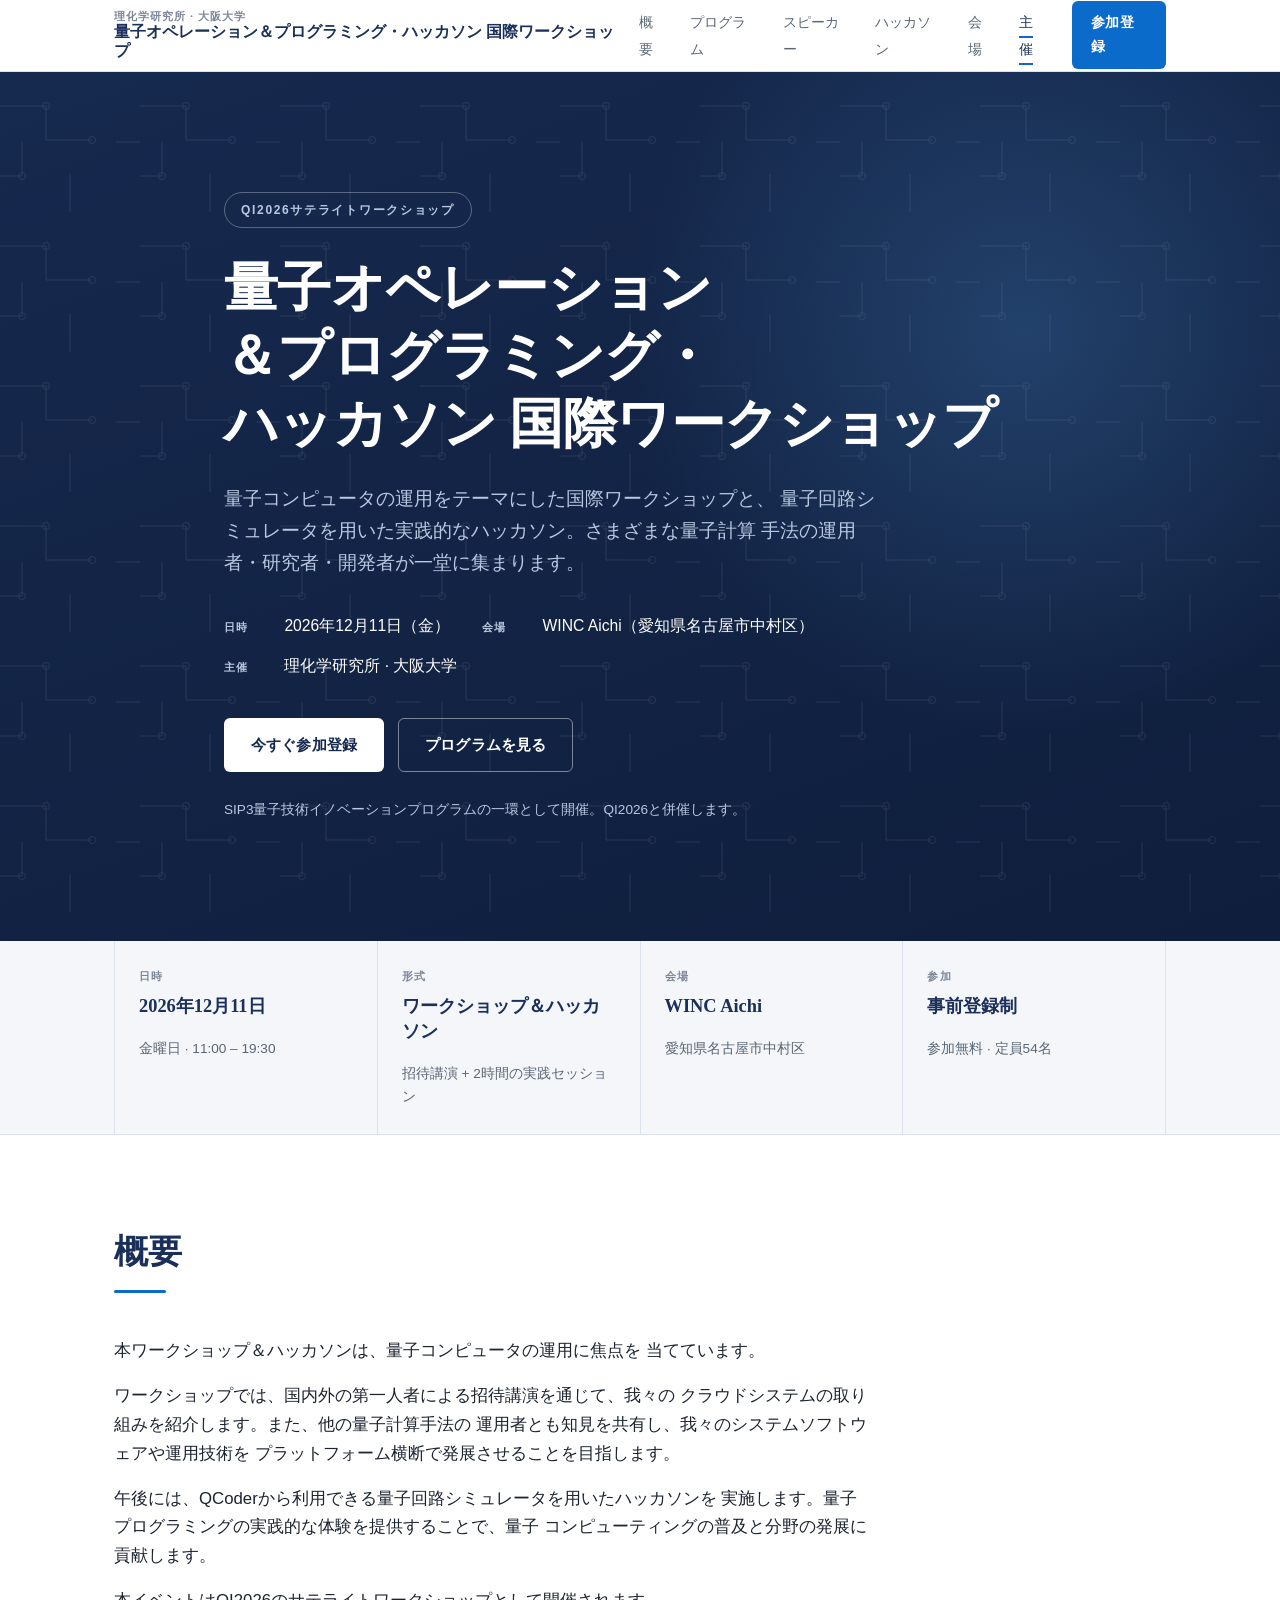
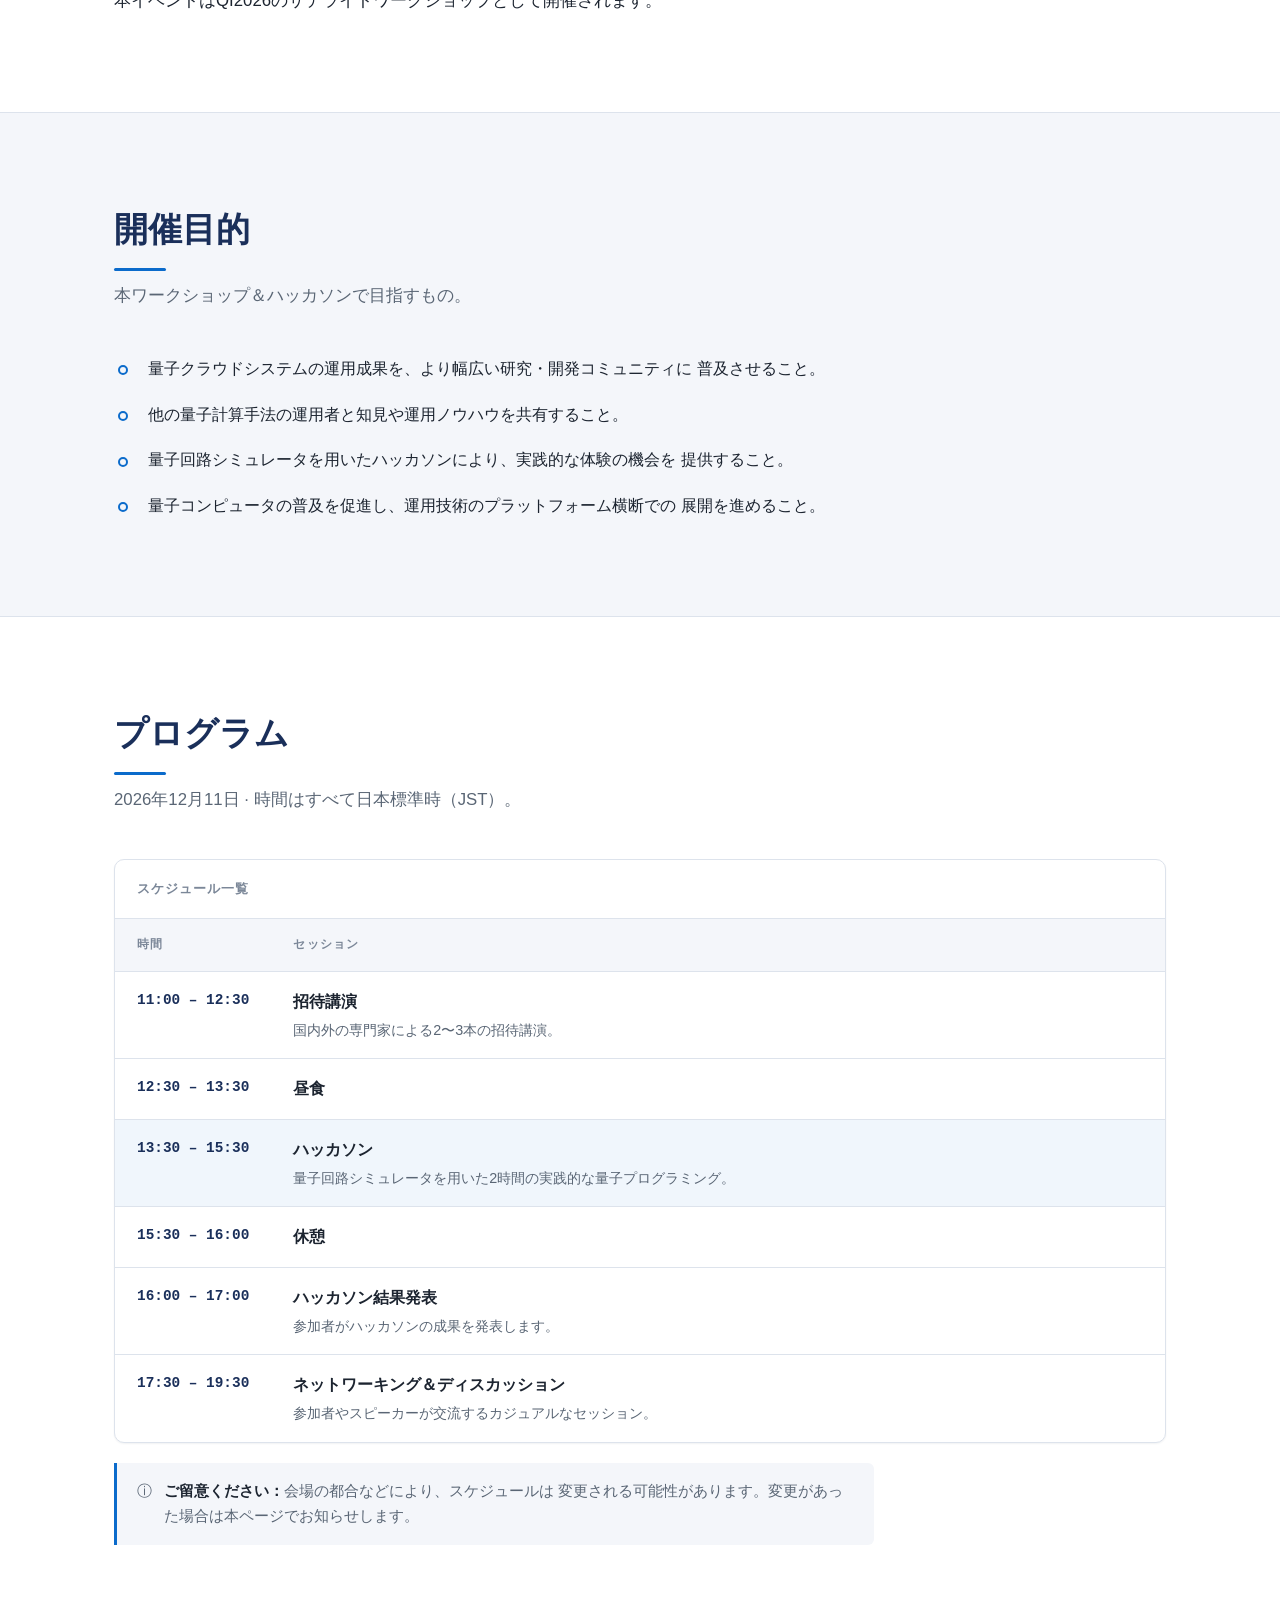
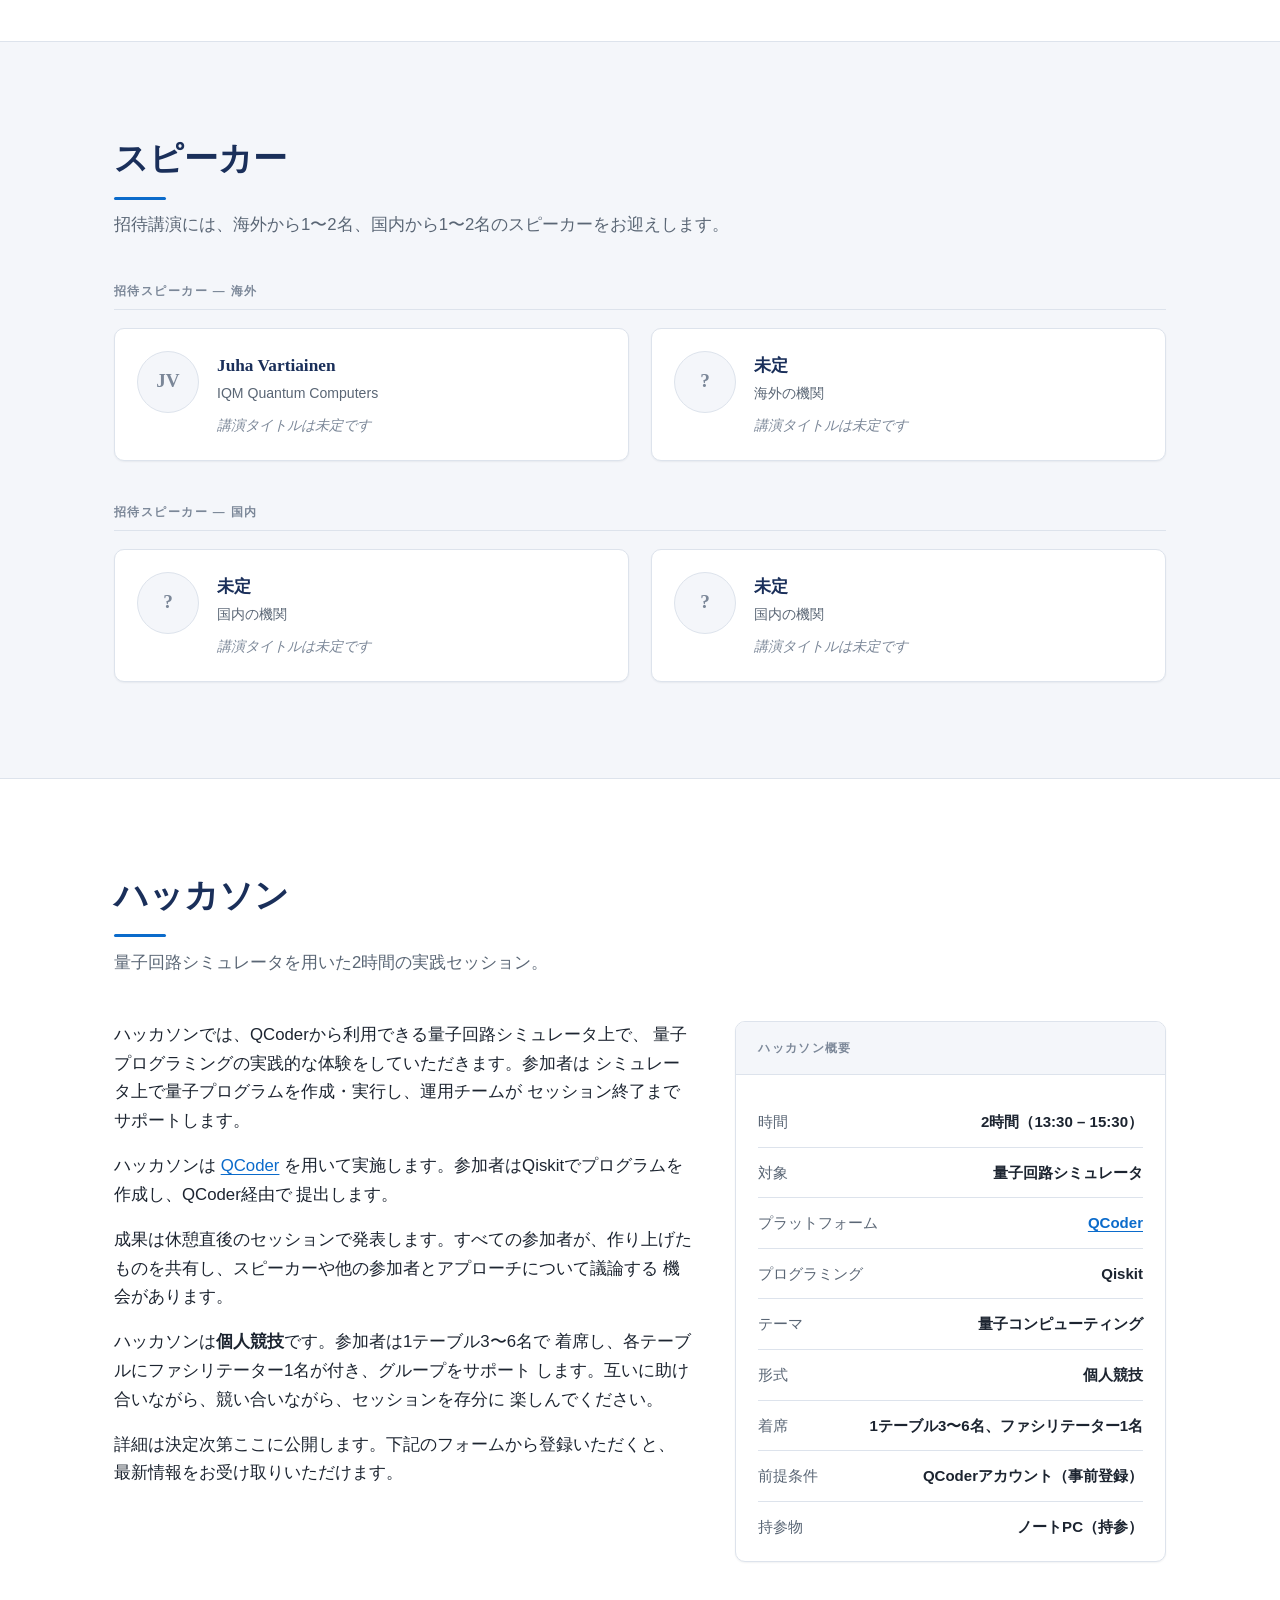
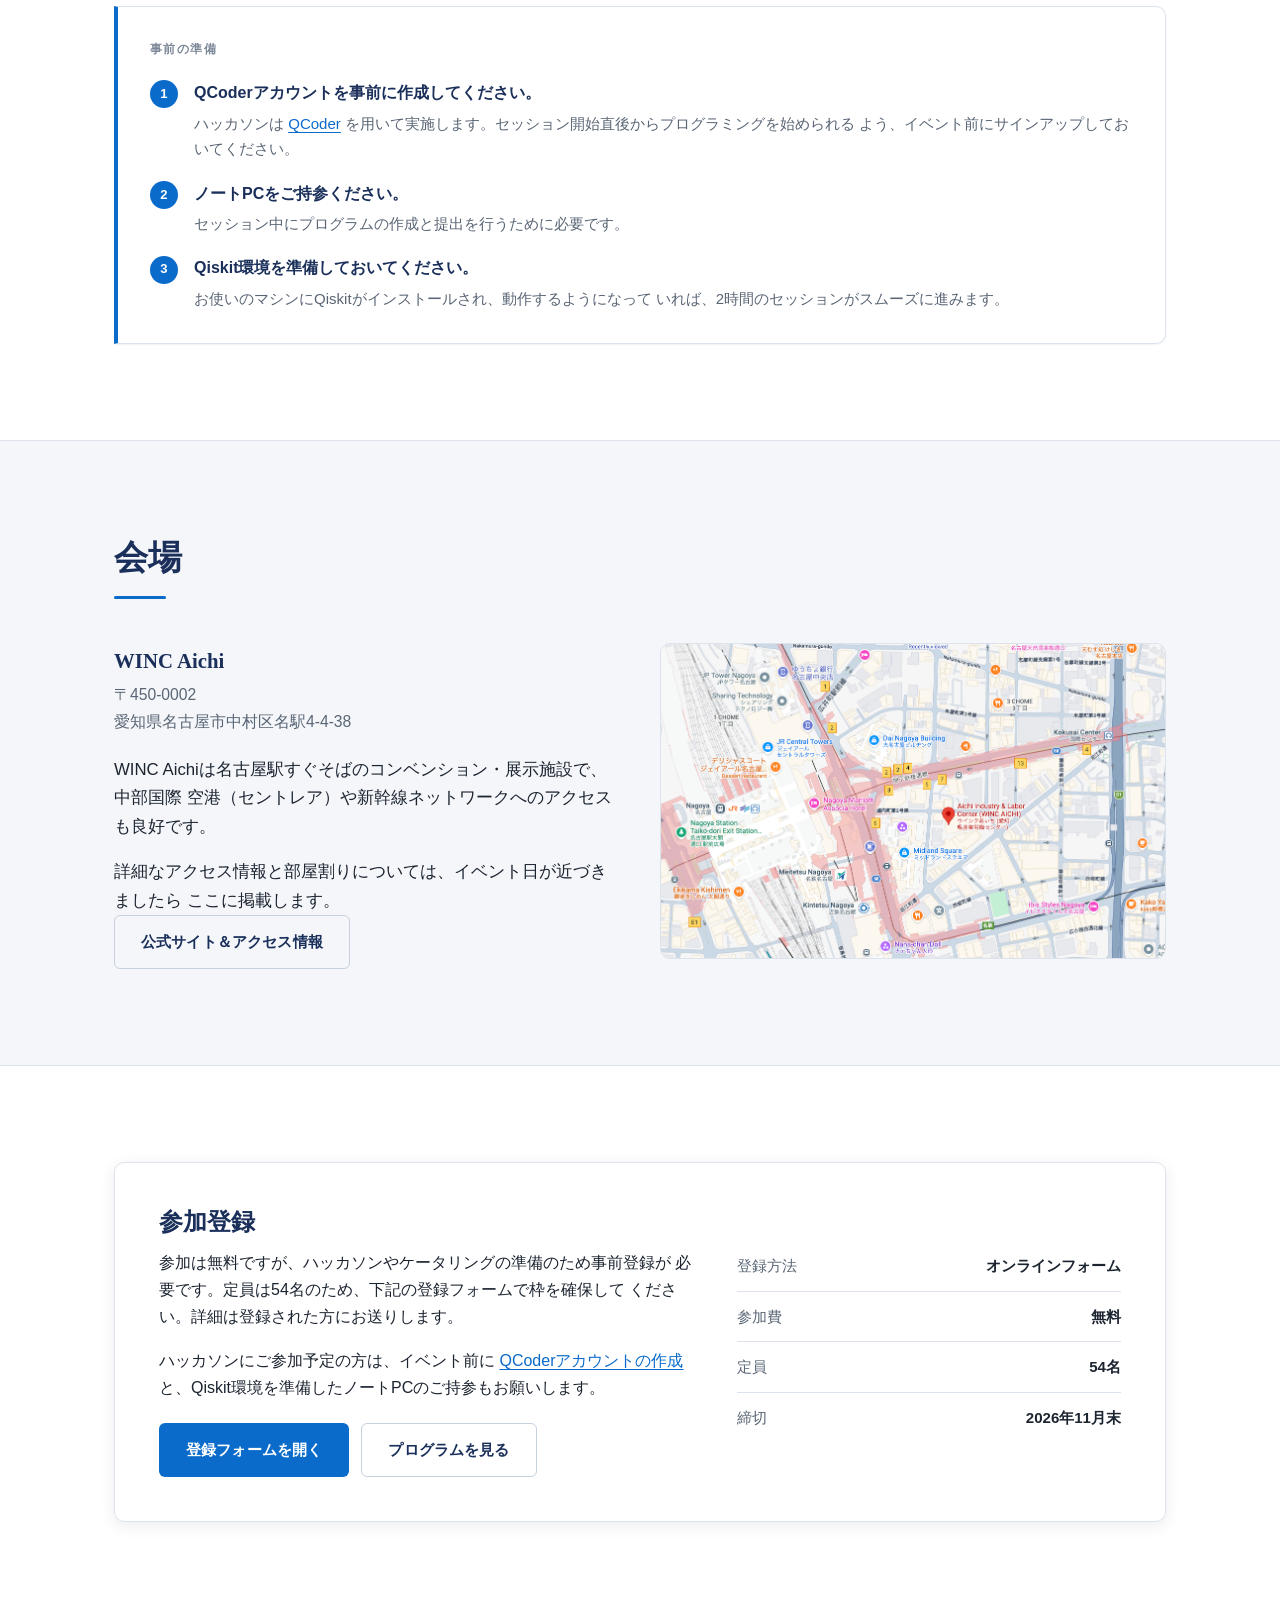
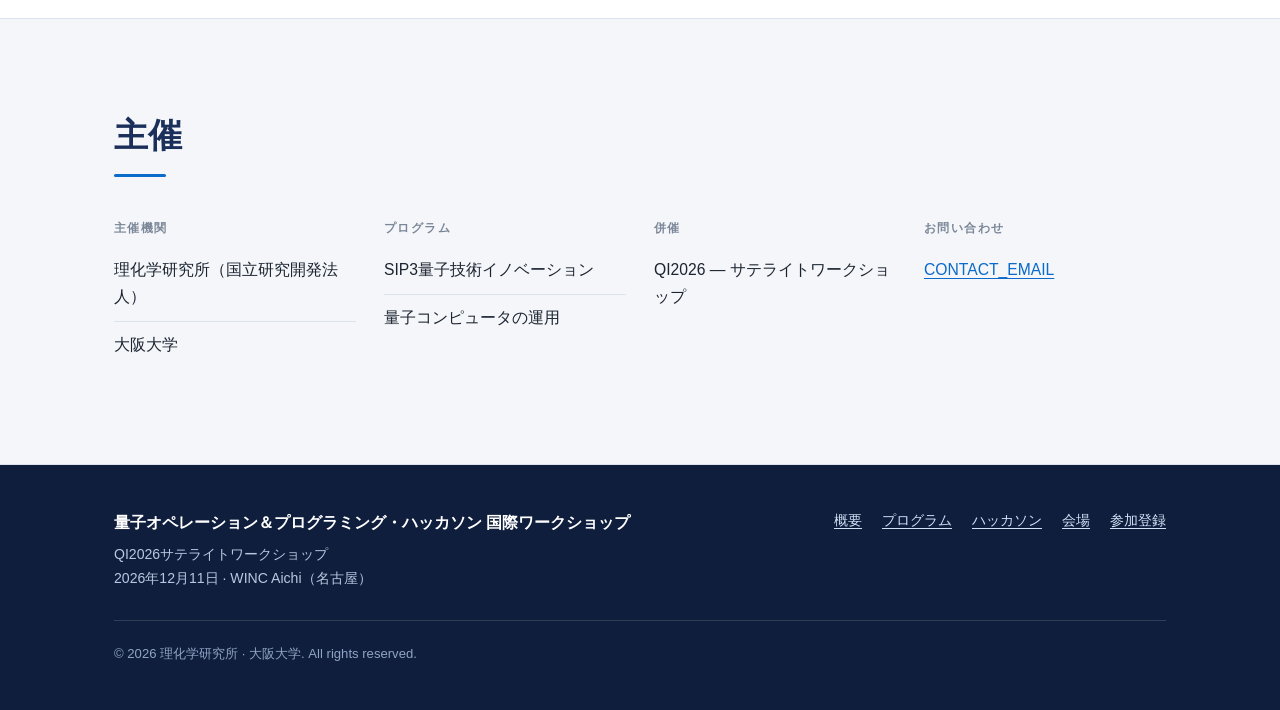
==== commit d4c8e7a5: "remove domestic/superconducting restriction from quantum computer operations wording" ====
--- a/index.ja.html
+++ b/index.ja.html
@@ -16,7 +16,7 @@
      =================================================================== -->
 
 <title>量子オペレーション＆プログラミング・ハッカソン 国際ワークショップ | QI2026サテライトワークショップ</title>
-<meta name="description" content="国産超伝導量子コンピュータの運用をテーマにした国際ワークショップと、量子回路シミュレータでの実践的ハッカソン。招待講演、ハッカソン、ネットワーキングを開催。2026年12月11日（金）、愛知県・WINC Aichi（名古屋）。QI2026サテライトワークショップ。">
+<meta name="description" content="量子コンピュータの運用をテーマにした国際ワークショップと、量子回路シミュレータでの実践的ハッカソン。招待講演、ハッカソン、ネットワーキングを開催。2026年12月11日（金）、愛知県・WINC Aichi（名古屋）。QI2026サテライトワークショップ。">
 
 <link rel="canonical" href="https://example.org/qi2026-wsh/index.ja.html">
 <link rel="alternate" hreflang="en" href="https://example.org/qi2026-wsh/index.html">
@@ -79,7 +79,7 @@
       <h1>量子オペレーション＆プログラミング・<br>ハッカソン 国際ワークショップ</h1>
 
       <p class="hero__summary">
-        国産超伝導量子コンピュータの運用をテーマにした国際ワークショップと、
+        量子コンピュータの運用をテーマにした国際ワークショップと、
         量子回路シミュレータを用いた実践的なハッカソン。さまざまな量子計算
         手法の運用者・研究者・開発者が一堂に集まります。
       </p>
@@ -147,8 +147,8 @@
 
       <div class="prose">
         <p class="lead">
-          本ワークショップ＆ハッカソンは、SIP3量子技術イノベーションプログラムで
-          開発されている国産超伝導量子コンピュータの運用に焦点を当てています。
+          本ワークショップ＆ハッカソンは、量子コンピュータの運用に焦点を
+          当てています。
         </p>
 
         <p>
@@ -192,7 +192,7 @@
           提供すること。
         </li>
         <li>
-          国産量子コンピュータの普及を促進し、運用技術のプラットフォーム横断での
+          量子コンピュータの普及を促進し、運用技術のプラットフォーム横断での
           展開を進めること。
         </li>
       </ul>
@@ -562,7 +562,7 @@
           <h3>プログラム</h3>
           <ul>
             <li>SIP3量子技術イノベーション</li>
-            <li>国産超伝導量子コンピュータの運用</li>
+            <li>量子コンピュータの運用</li>
           </ul>
         </div>
 
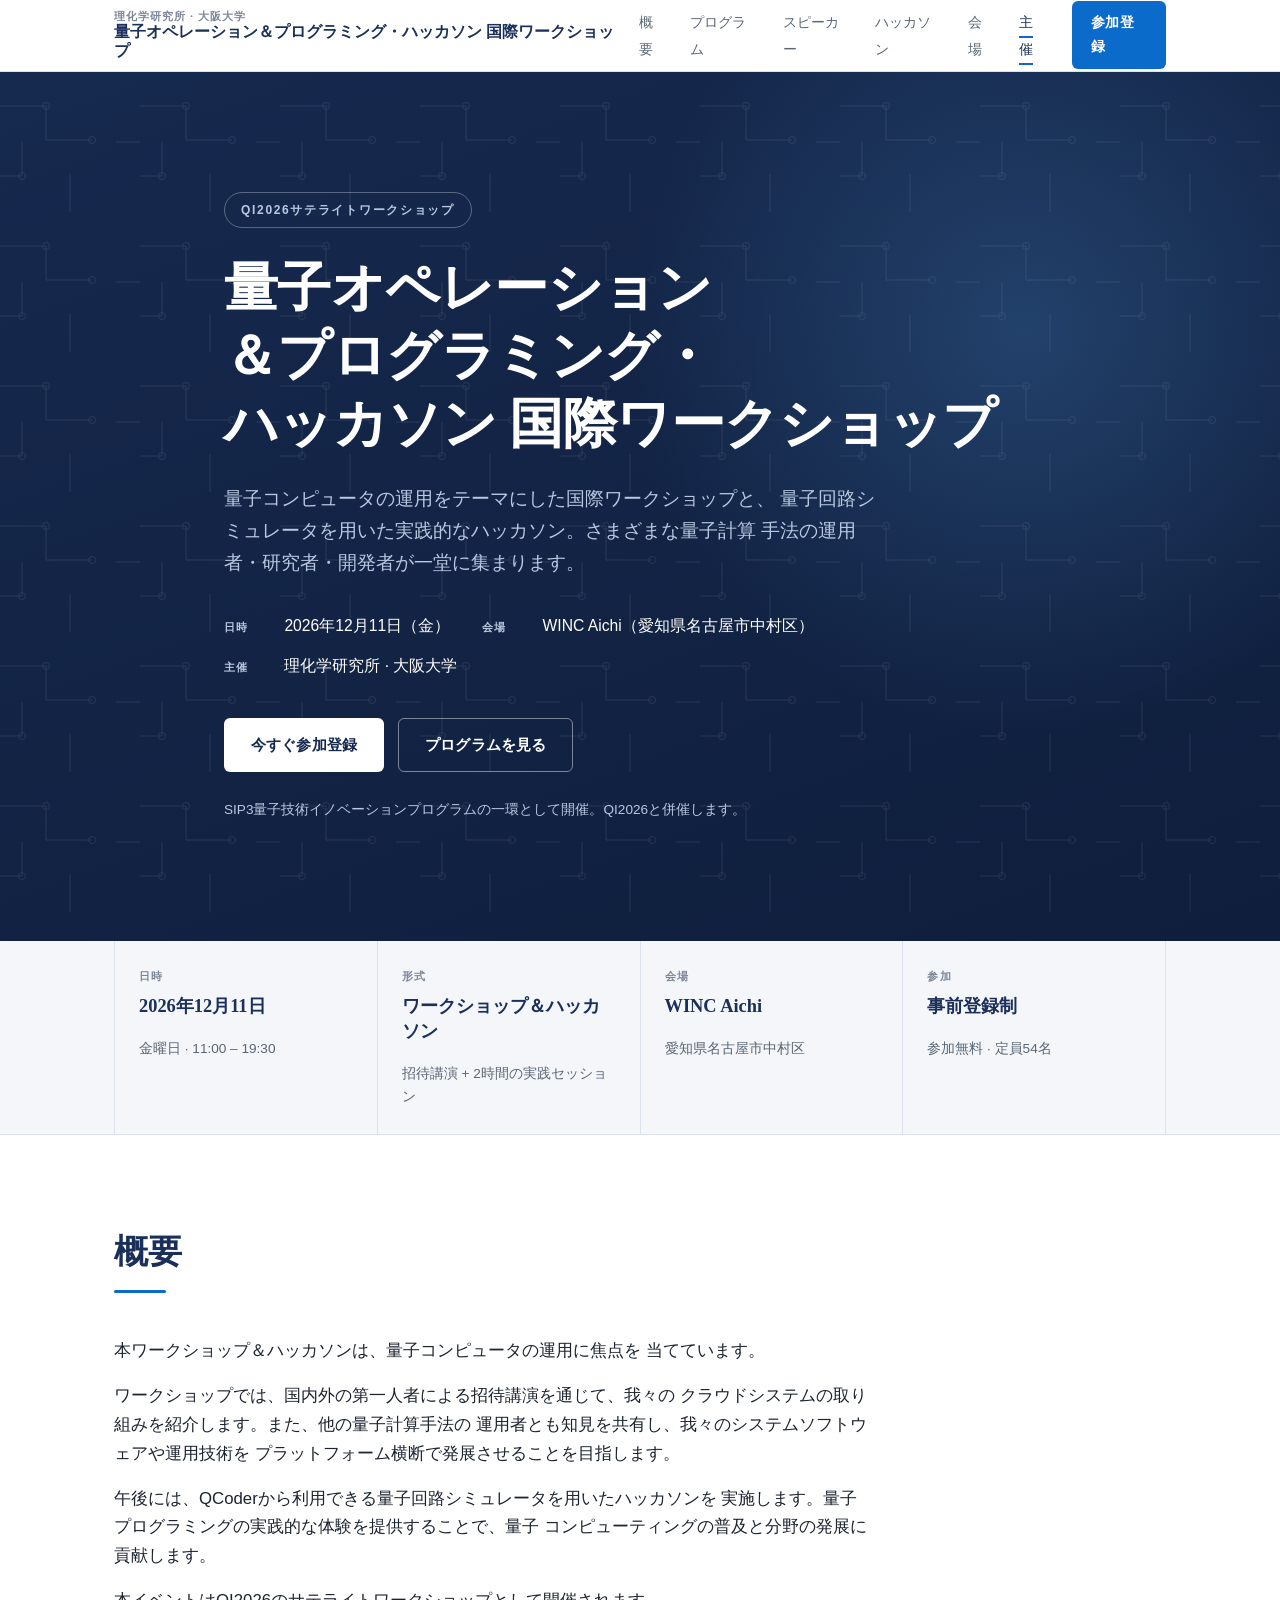
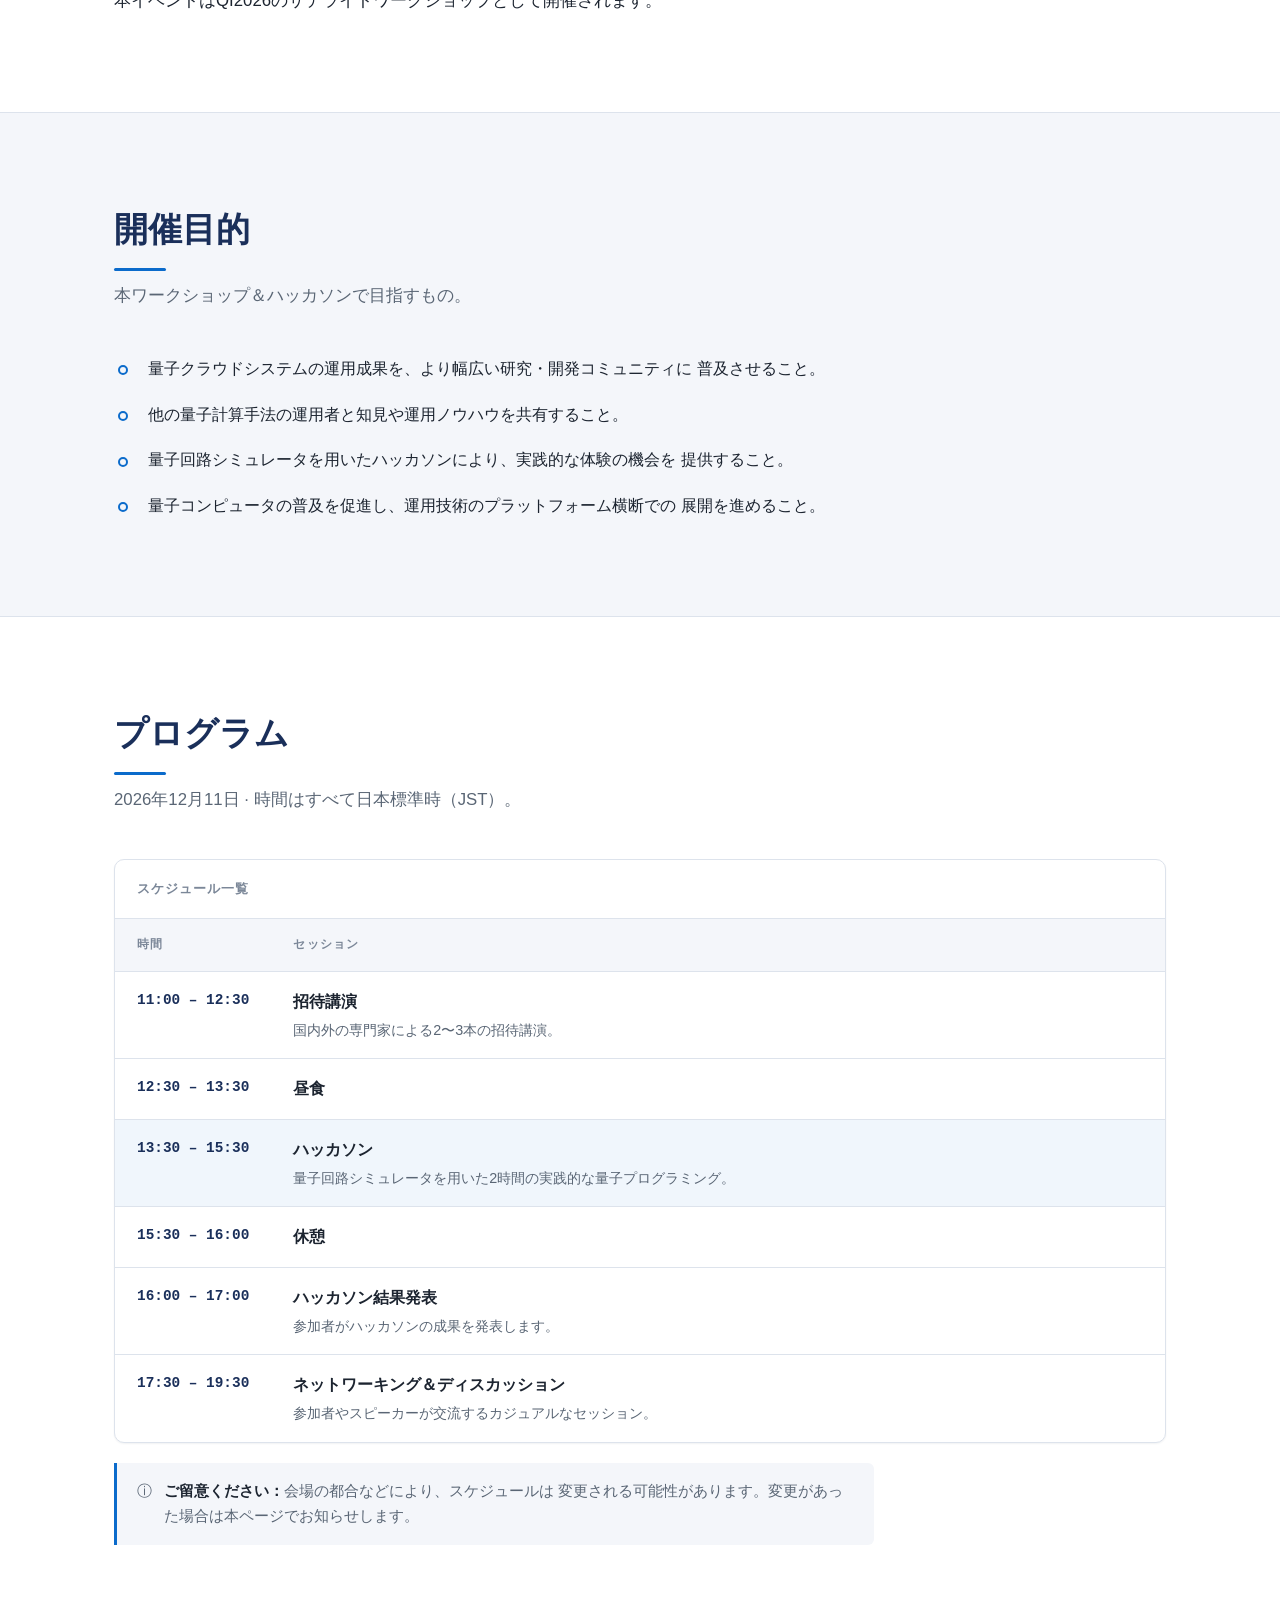
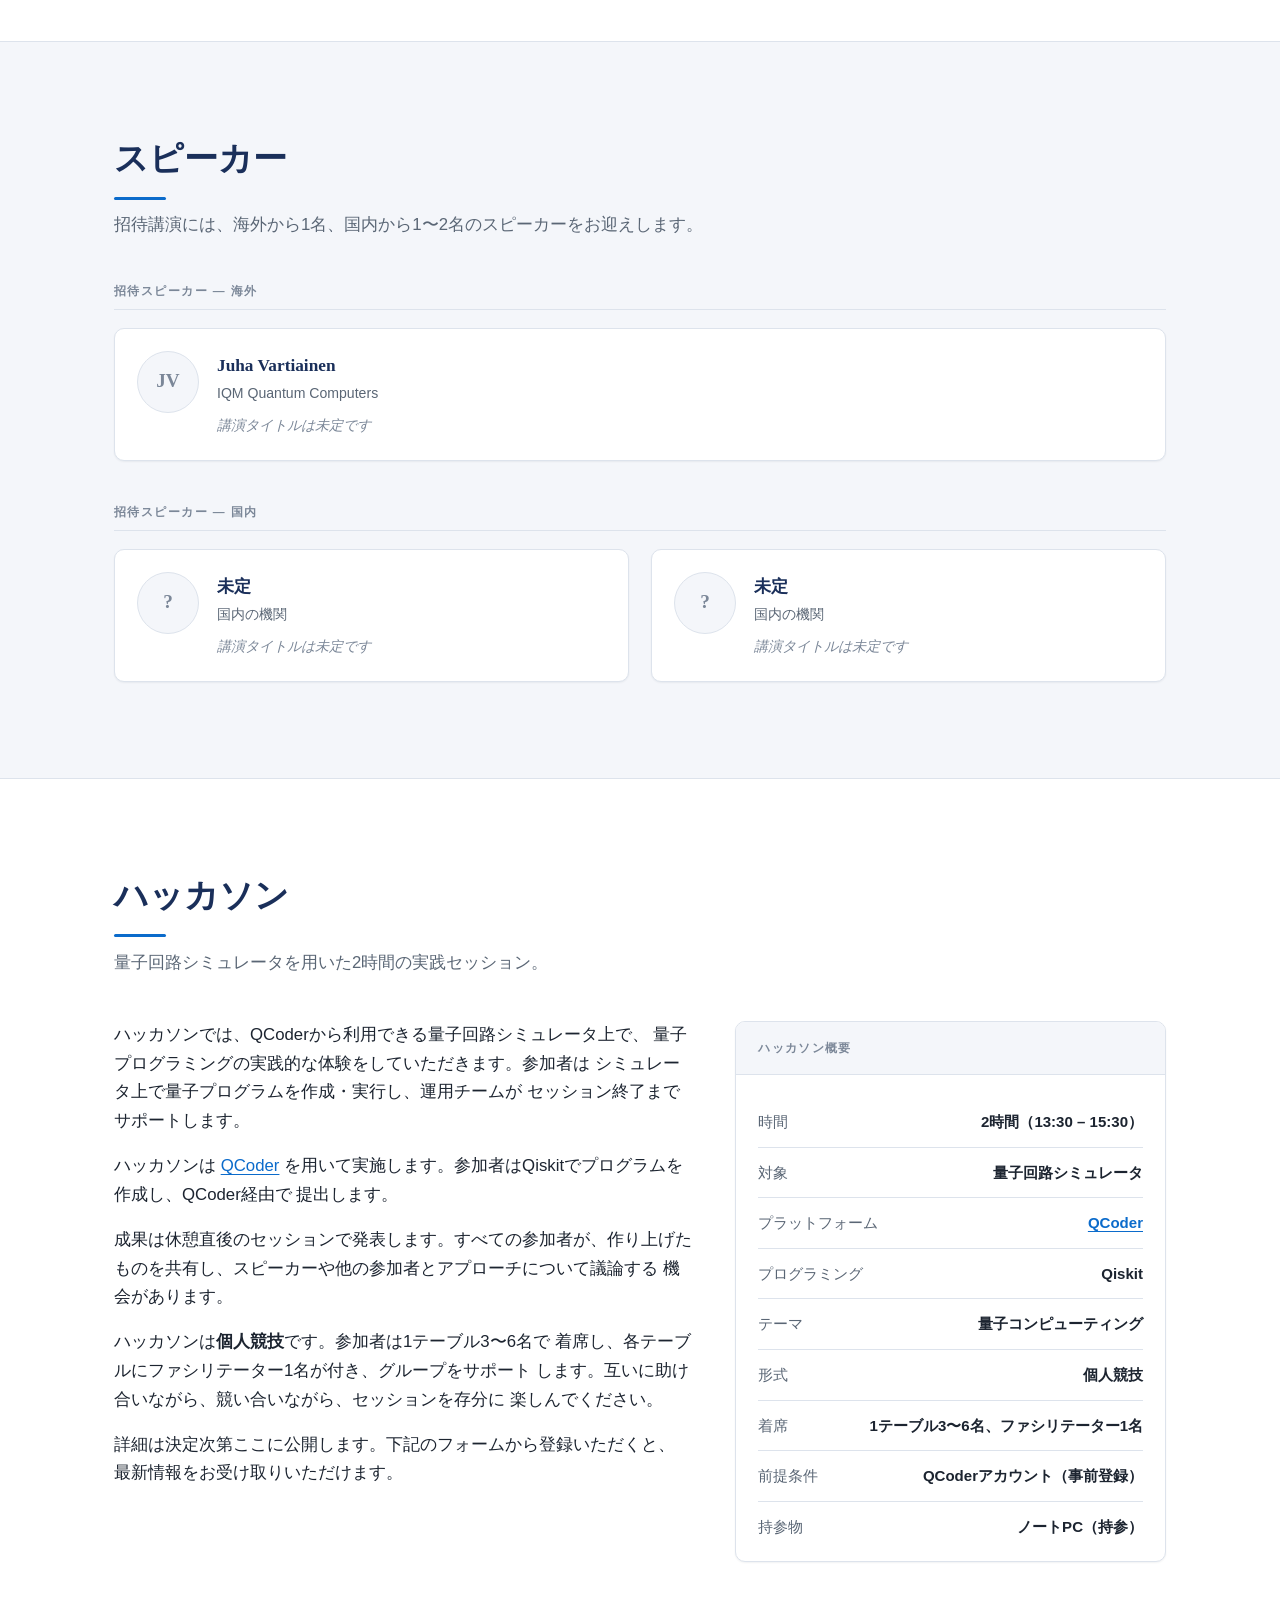
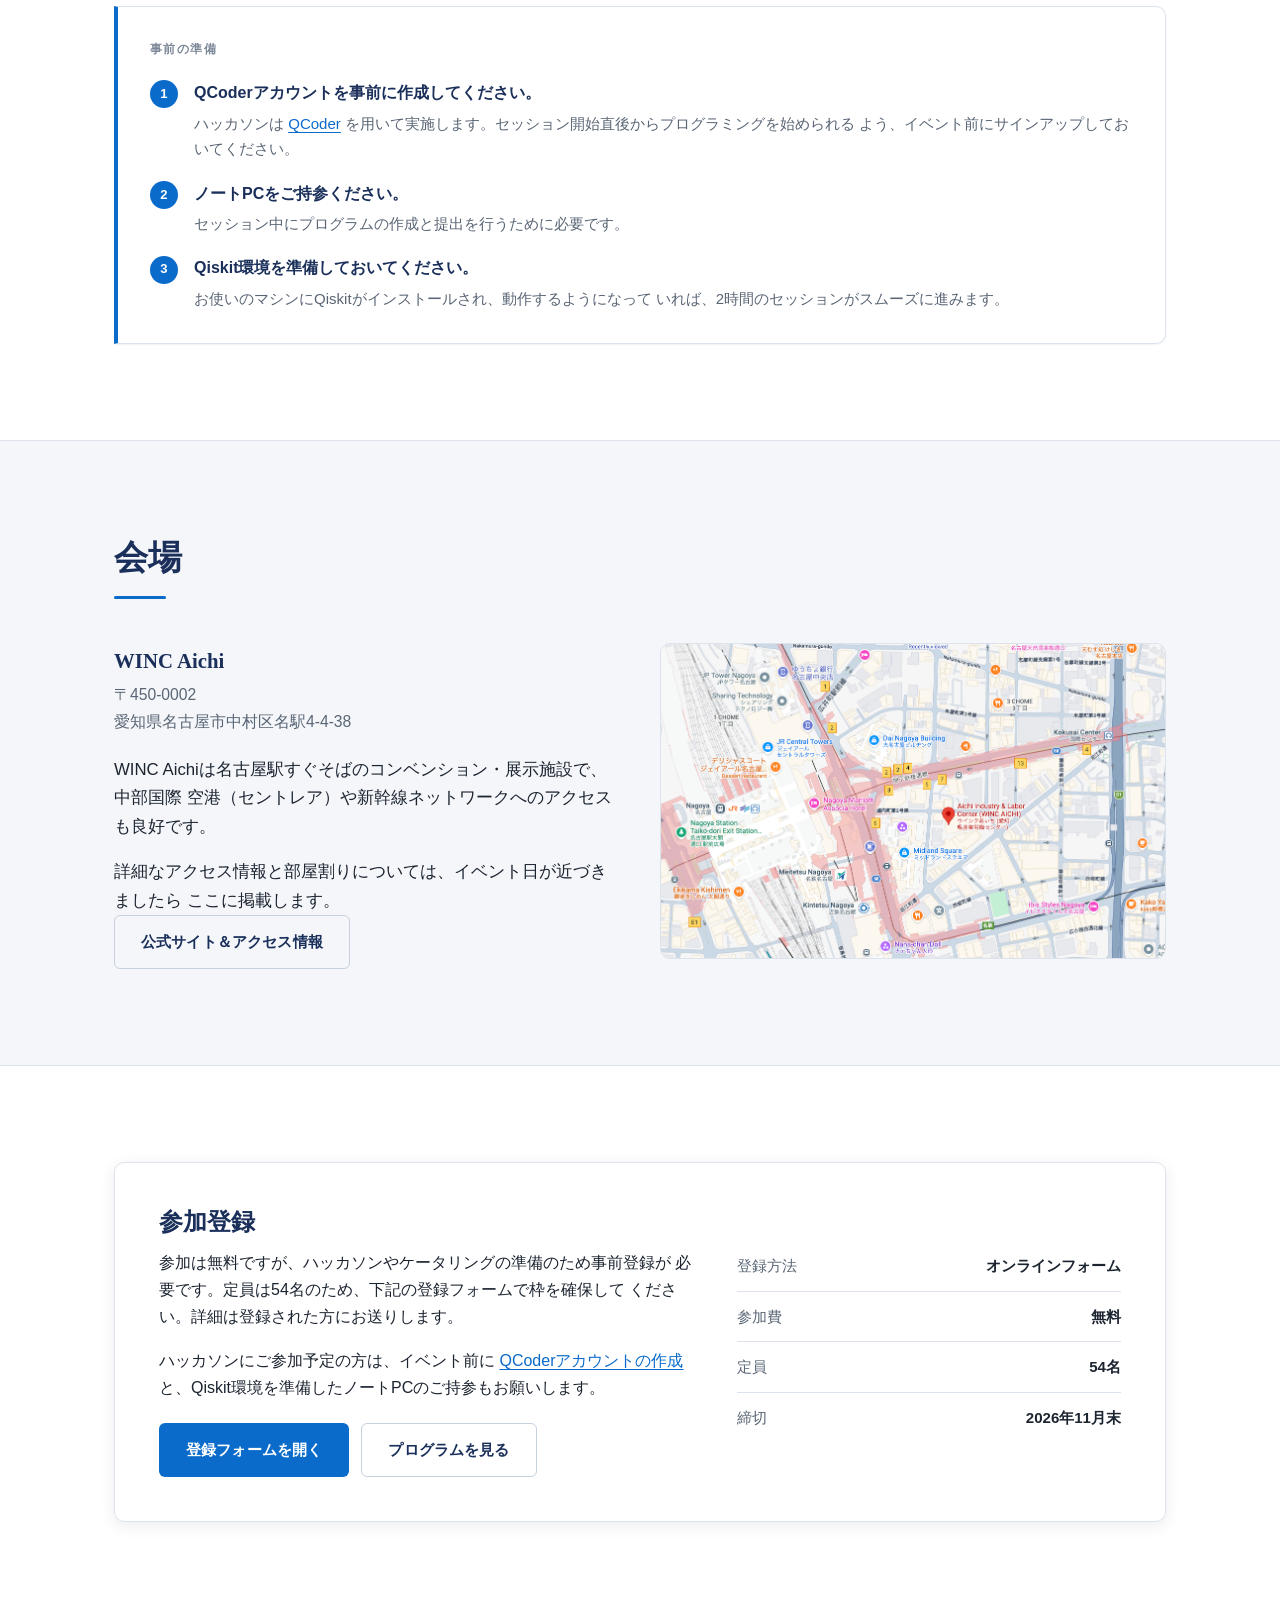
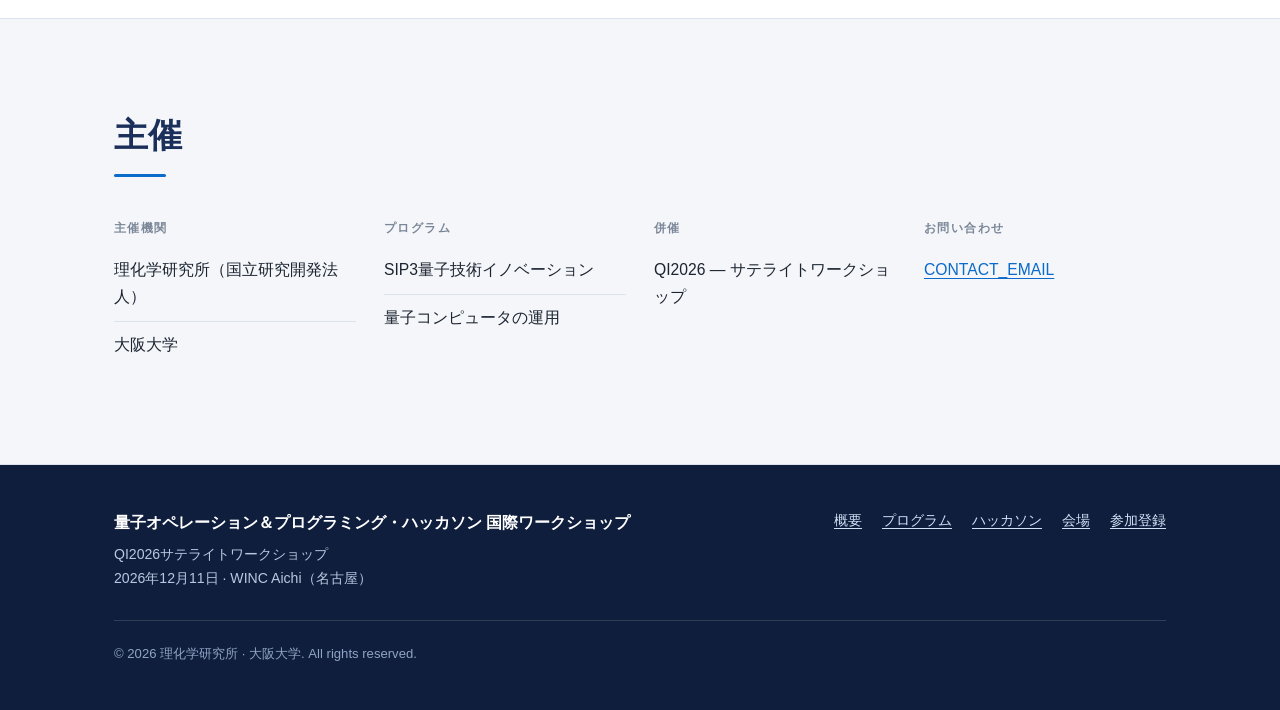
==== commit 588841ce: "limit overseas invited speakers to Juha Vartiainen only" ====
--- a/index.ja.html
+++ b/index.ja.html
@@ -8,11 +8,10 @@
      日本語版（監査・確認用） / Japanese translation for review
      本家: index.html と内容を同期させてください
      REPLACE BEFORE PUBLISHING
-     1. Registration form URL  -> search for "forms.gle" (1 place)
-     2. Canonical / OGP URL    -> search for "example.org" (3 places)
-     3. Speaker details        -> search for "未定"
-     4. Venue address          -> search for "名駅4-4-38"
-     5. Contact e-mail         -> search for "CONTACT_EMAIL" (2 places)
+     1. Canonical / OGP URL    -> search for "example.org" (3 places)
+     2. Speaker details        -> search for "未定"
+     3. Venue address          -> search for "名駅4-4-38"
+     4. Contact e-mail         -> search for "CONTACT_EMAIL" (2 places)
      =================================================================== -->
 
 <title>量子オペレーション＆プログラミング・ハッカソン 国際ワークショップ | QI2026サテライトワークショップ</title>
@@ -277,7 +276,7 @@
       <div class="section-head">
         <h2>スピーカー</h2>
         <p>
-          招待講演には、海外から1〜2名、国内から1〜2名のスピーカーをお迎えします。
+          招待講演には、海外から1名、国内から1〜2名のスピーカーをお迎えします。
         </p>
       </div>
 
@@ -291,15 +290,6 @@
                 <a href="https://www.linkedin.com/in/vartiainen/" target="_blank" rel="noopener noreferrer">Juha Vartiainen</a>
               </p>
               <p class="speaker__affil">IQM Quantum Computers</p>
-              <p class="speaker__talk">講演タイトルは未定です</p>
-            </div>
-          </article>
-
-          <article class="speaker">
-            <div class="speaker__avatar" aria-hidden="true">?</div>
-            <div>
-              <p class="speaker__name">未定</p>
-              <p class="speaker__affil">海外の機関</p>
               <p class="speaker__talk">講演タイトルは未定です</p>
             </div>
           </article>
@@ -510,8 +500,7 @@
           </p>
 
           <div class="register__actions">
-            <!-- TODO: 公開前に実際のGoogleフォームURLに差し替える -->
-            <a class="btn btn--primary" href="https://forms.gle/XXXXXXXX" target="_blank" rel="noopener noreferrer">
+            <a class="btn btn--primary" href="https://docs.google.com/forms/d/e/1FAIpQLScwicvvDMuYWFQWhmjP0XCl474MEN6DfRmh7FlA802h_ru5bw/viewform" target="_blank" rel="noopener noreferrer">
               登録フォームを開く
             </a>
             <a class="btn btn--outline" href="#program">プログラムを見る</a>
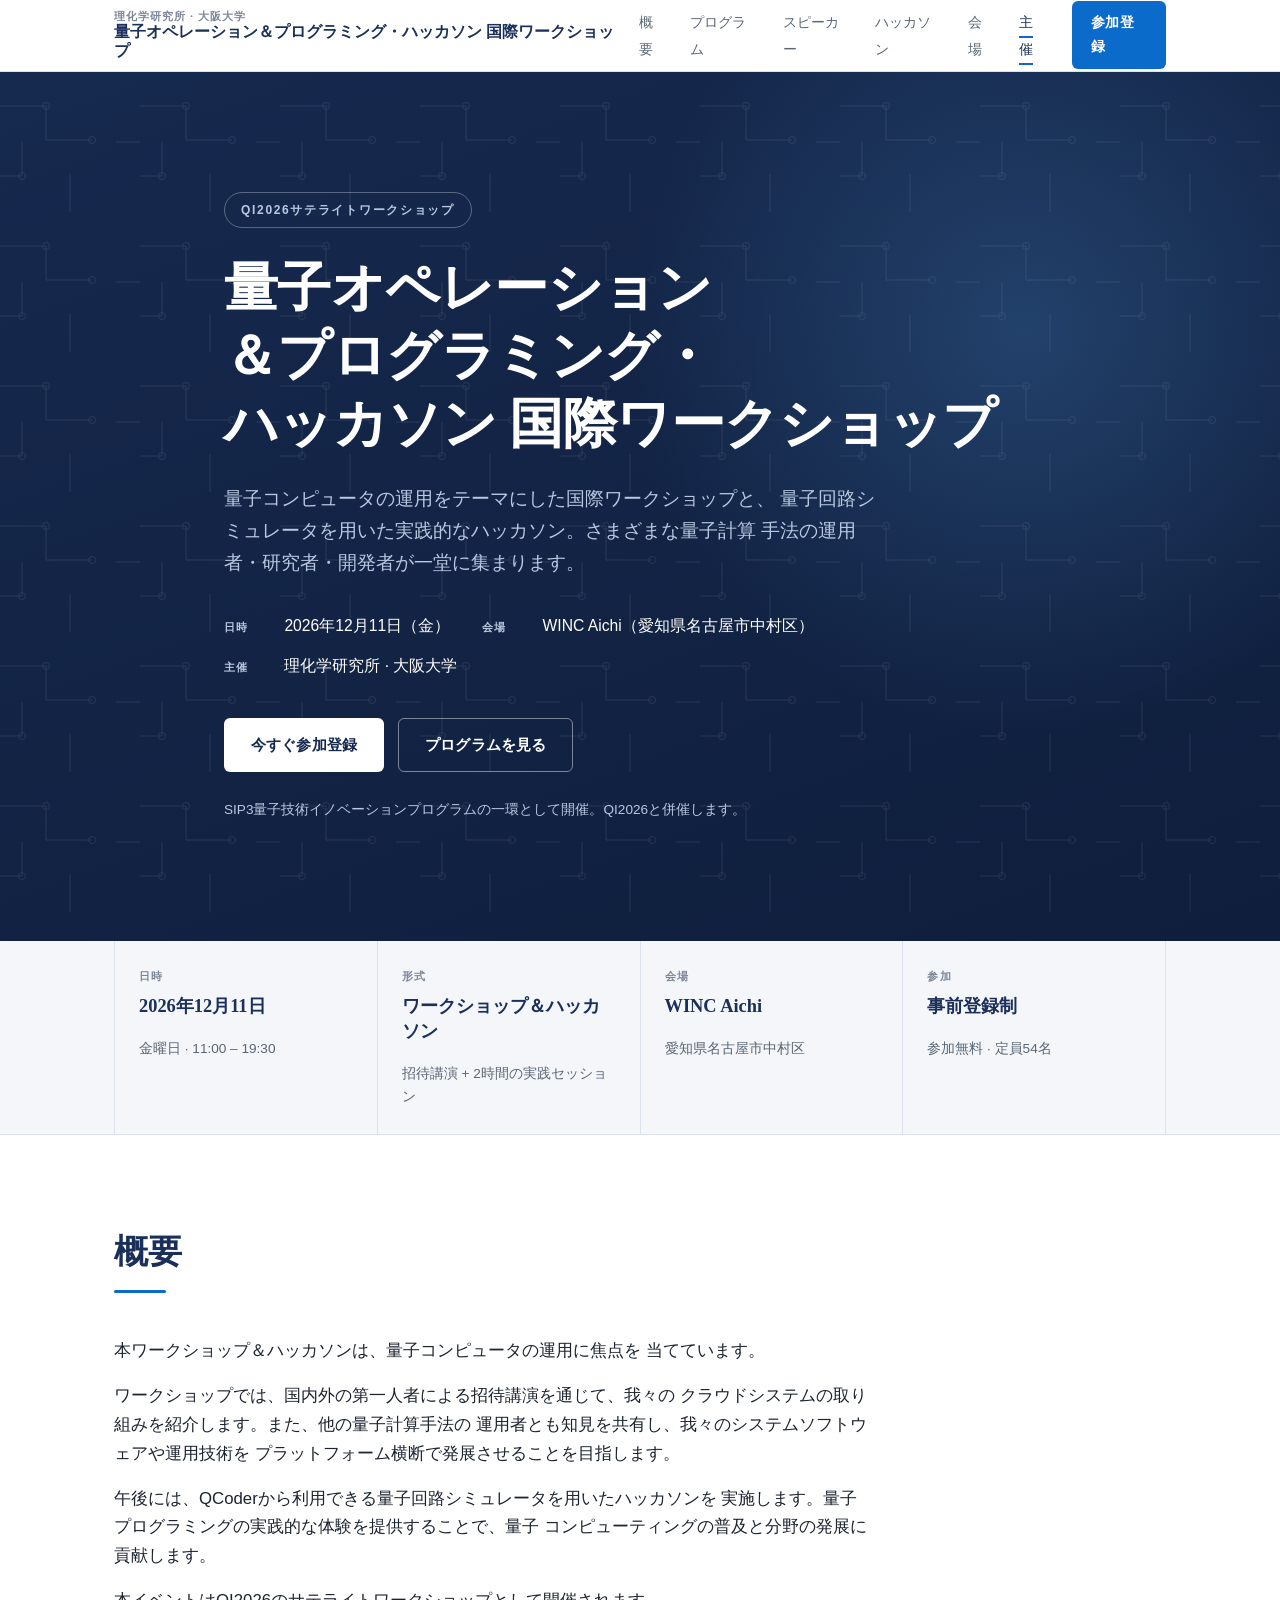
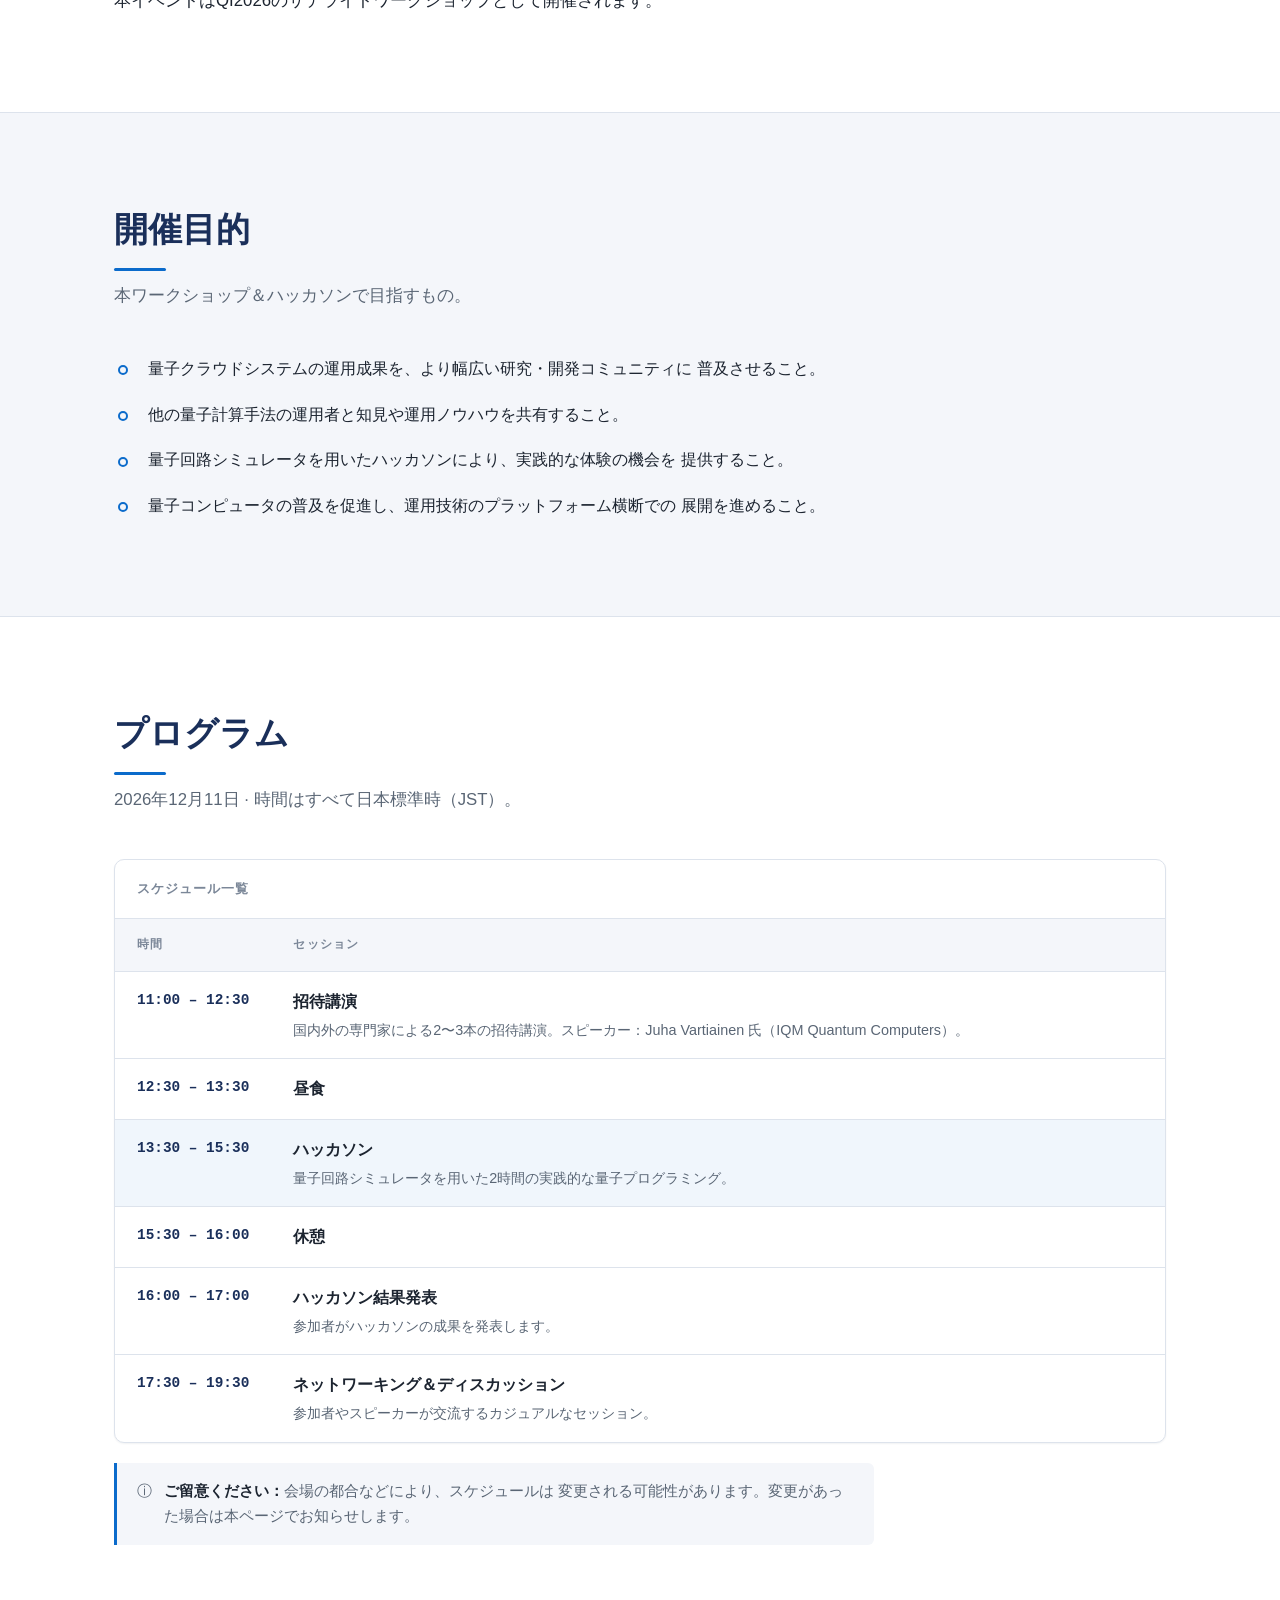
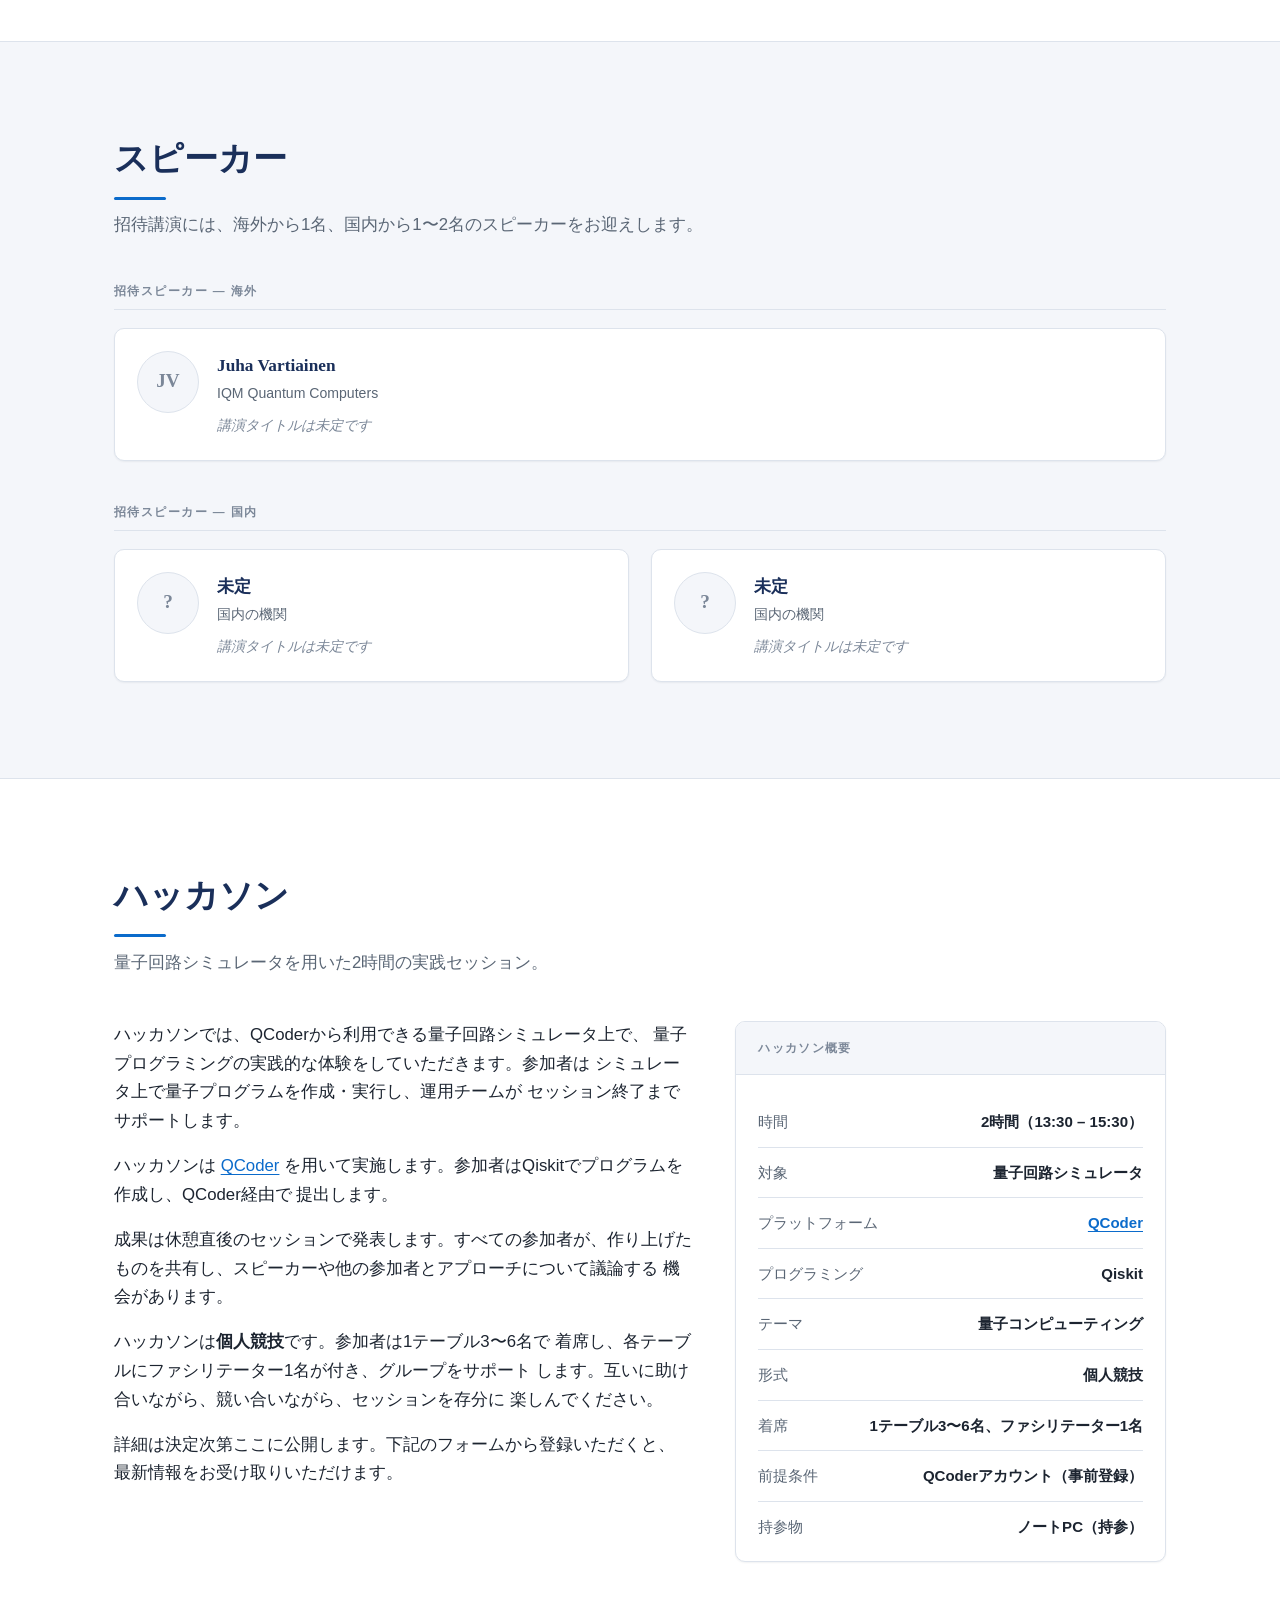
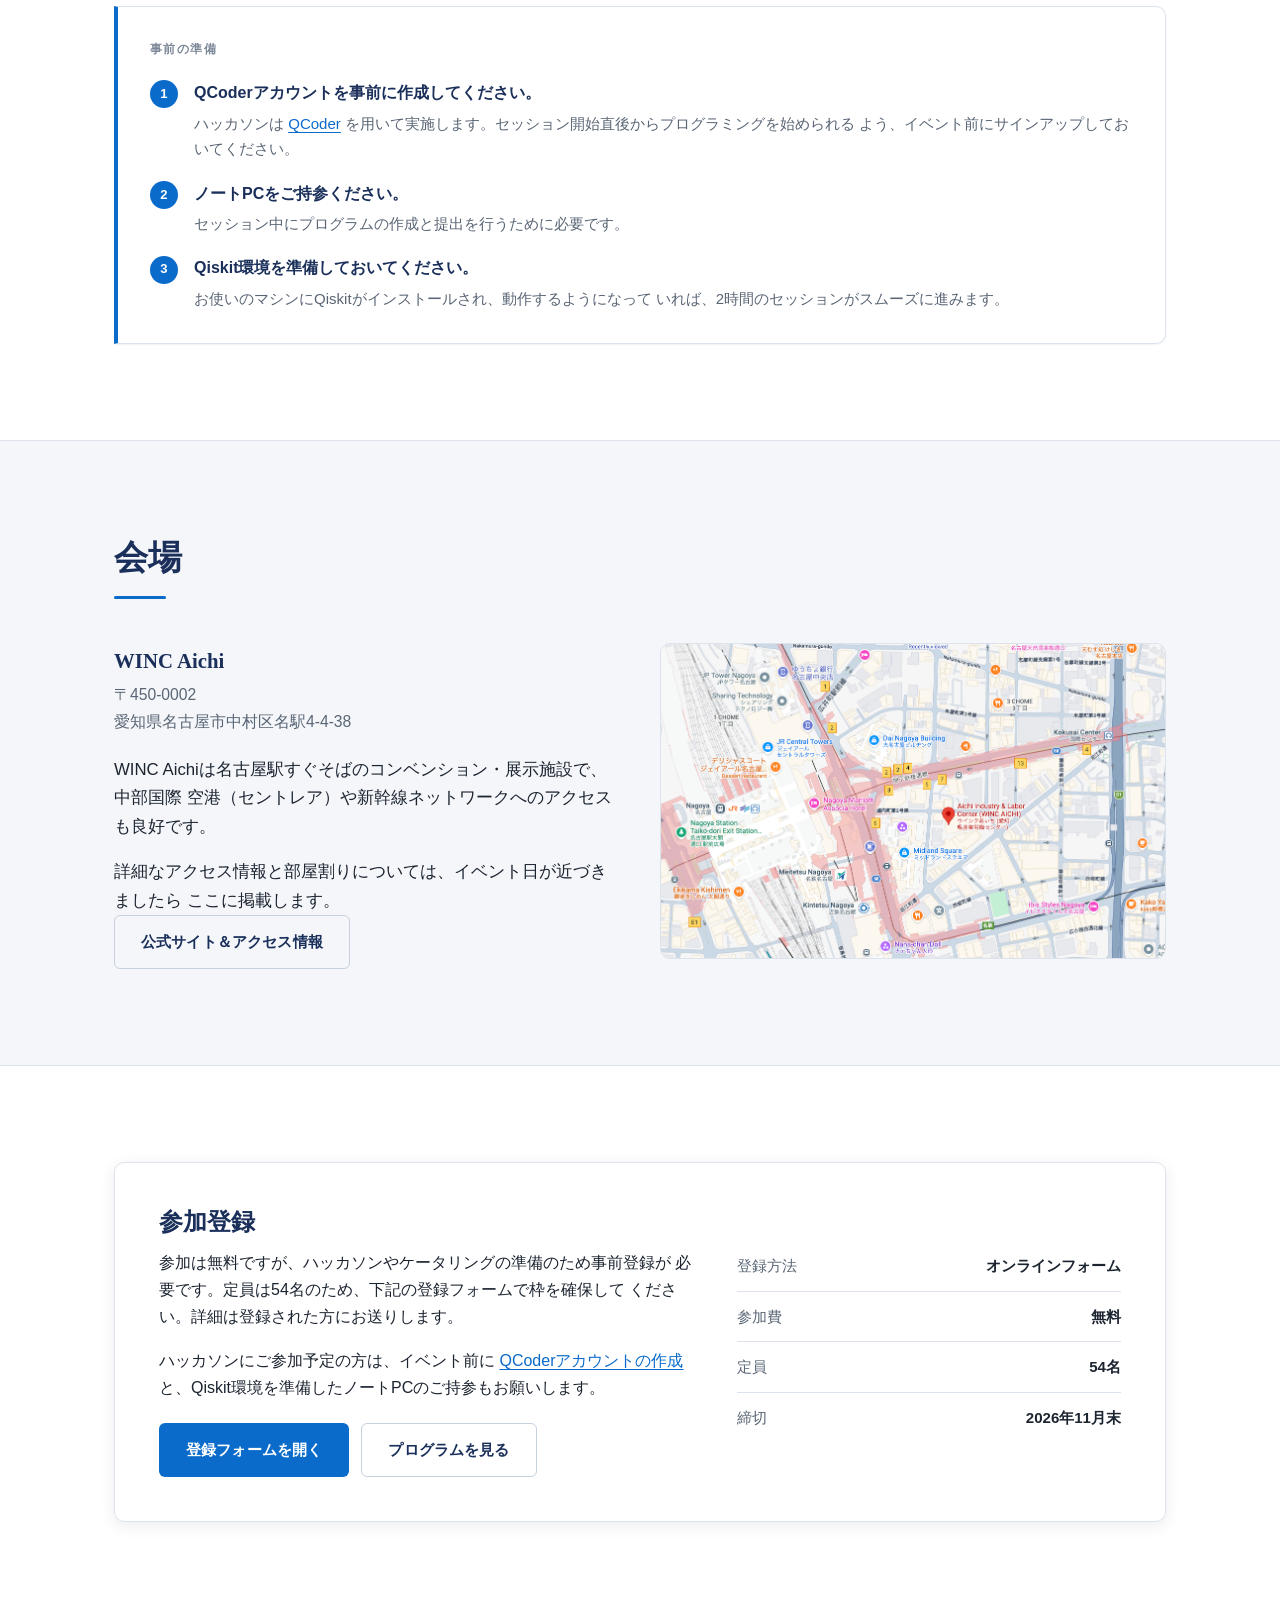
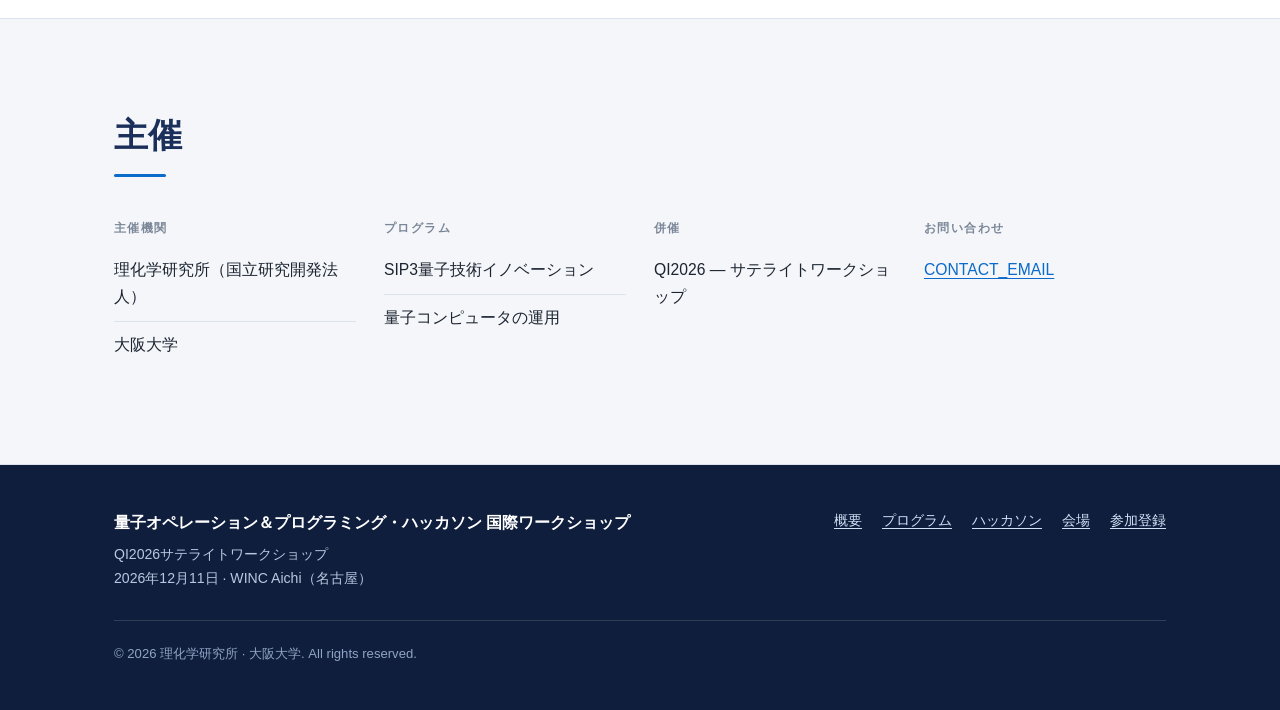
==== commit f28c93ad: "add Juha Vartiainen to the Invited Talks program entry" ====
--- a/index.ja.html
+++ b/index.ja.html
@@ -220,7 +220,7 @@
               <th scope="row">11:00 &ndash; 12:30</th>
               <td>
                 <span class="session-title">招待講演</span>
-                <span class="session-desc">国内外の専門家による2〜3本の招待講演。</span>
+                <span class="session-desc">国内外の専門家による2〜3本の招待講演。スピーカー：Juha Vartiainen 氏（IQM Quantum Computers）。</span>
               </td>
             </tr>
             <tr>
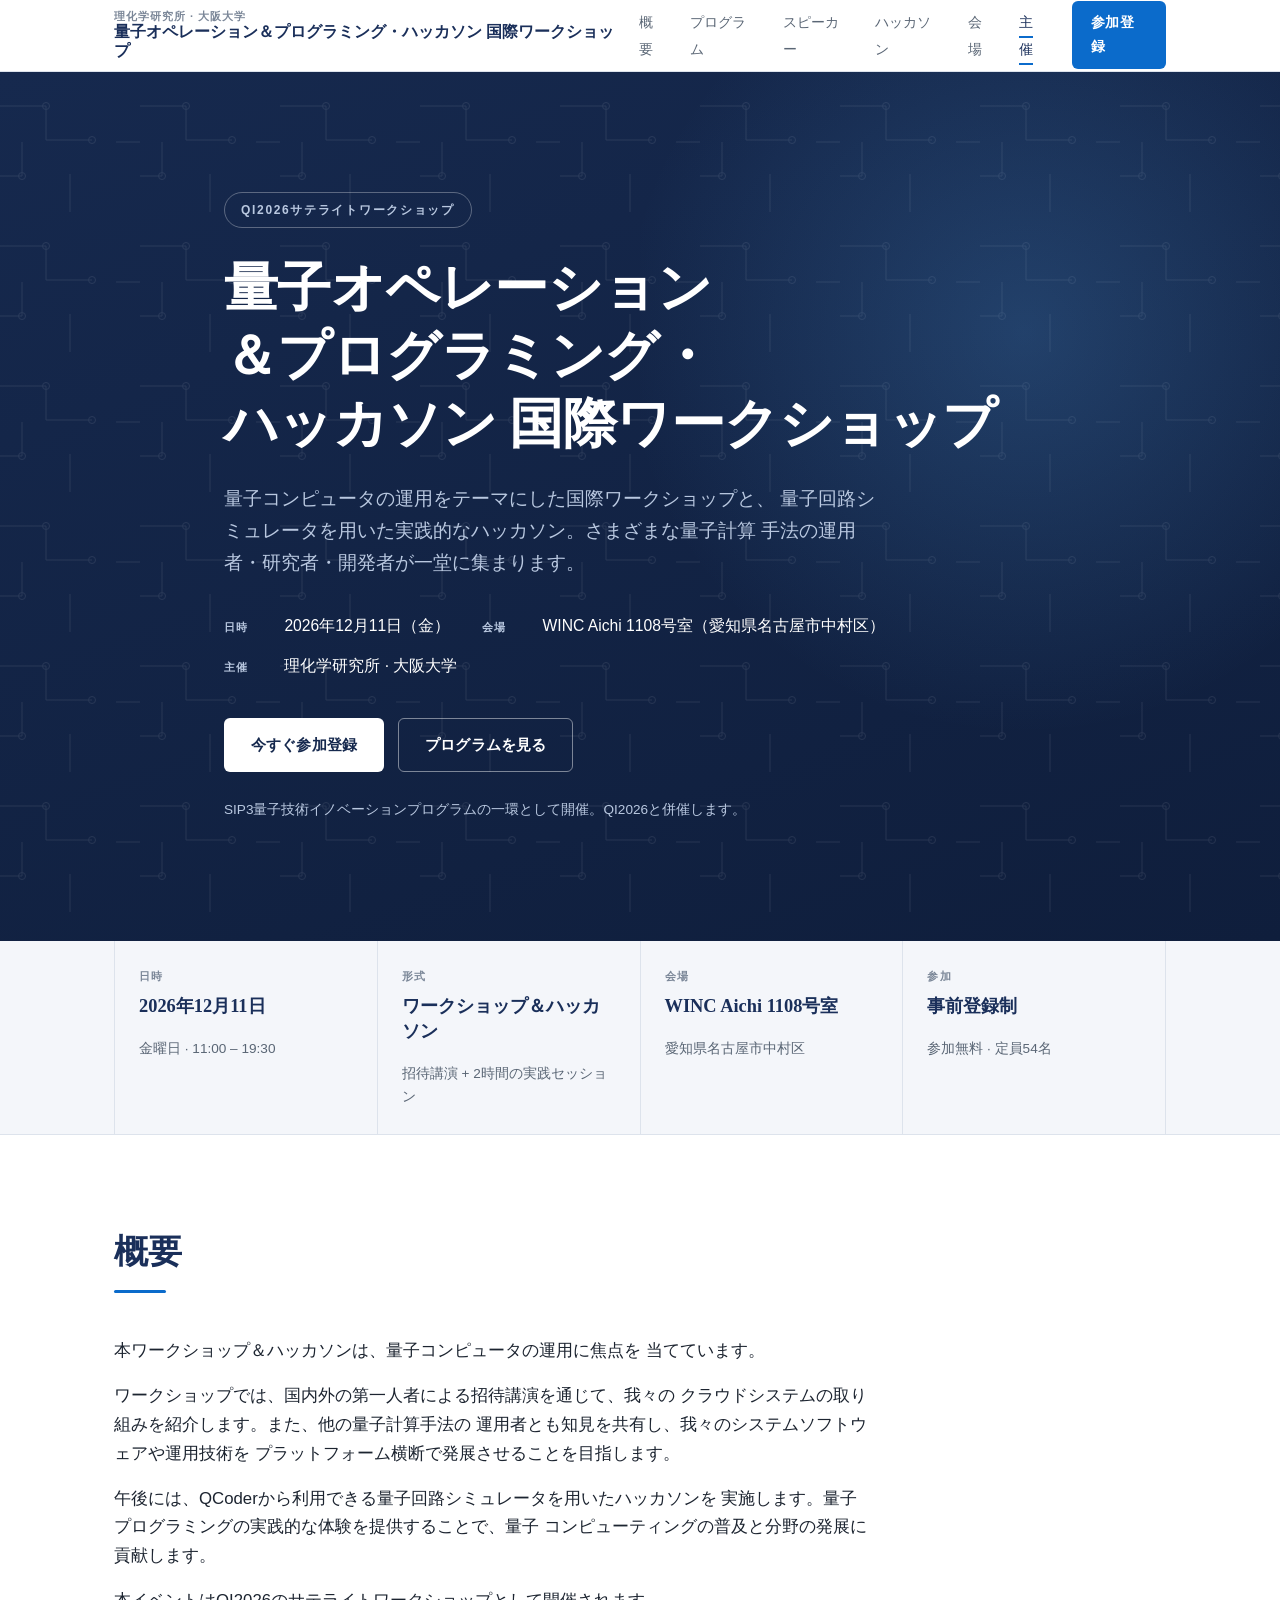
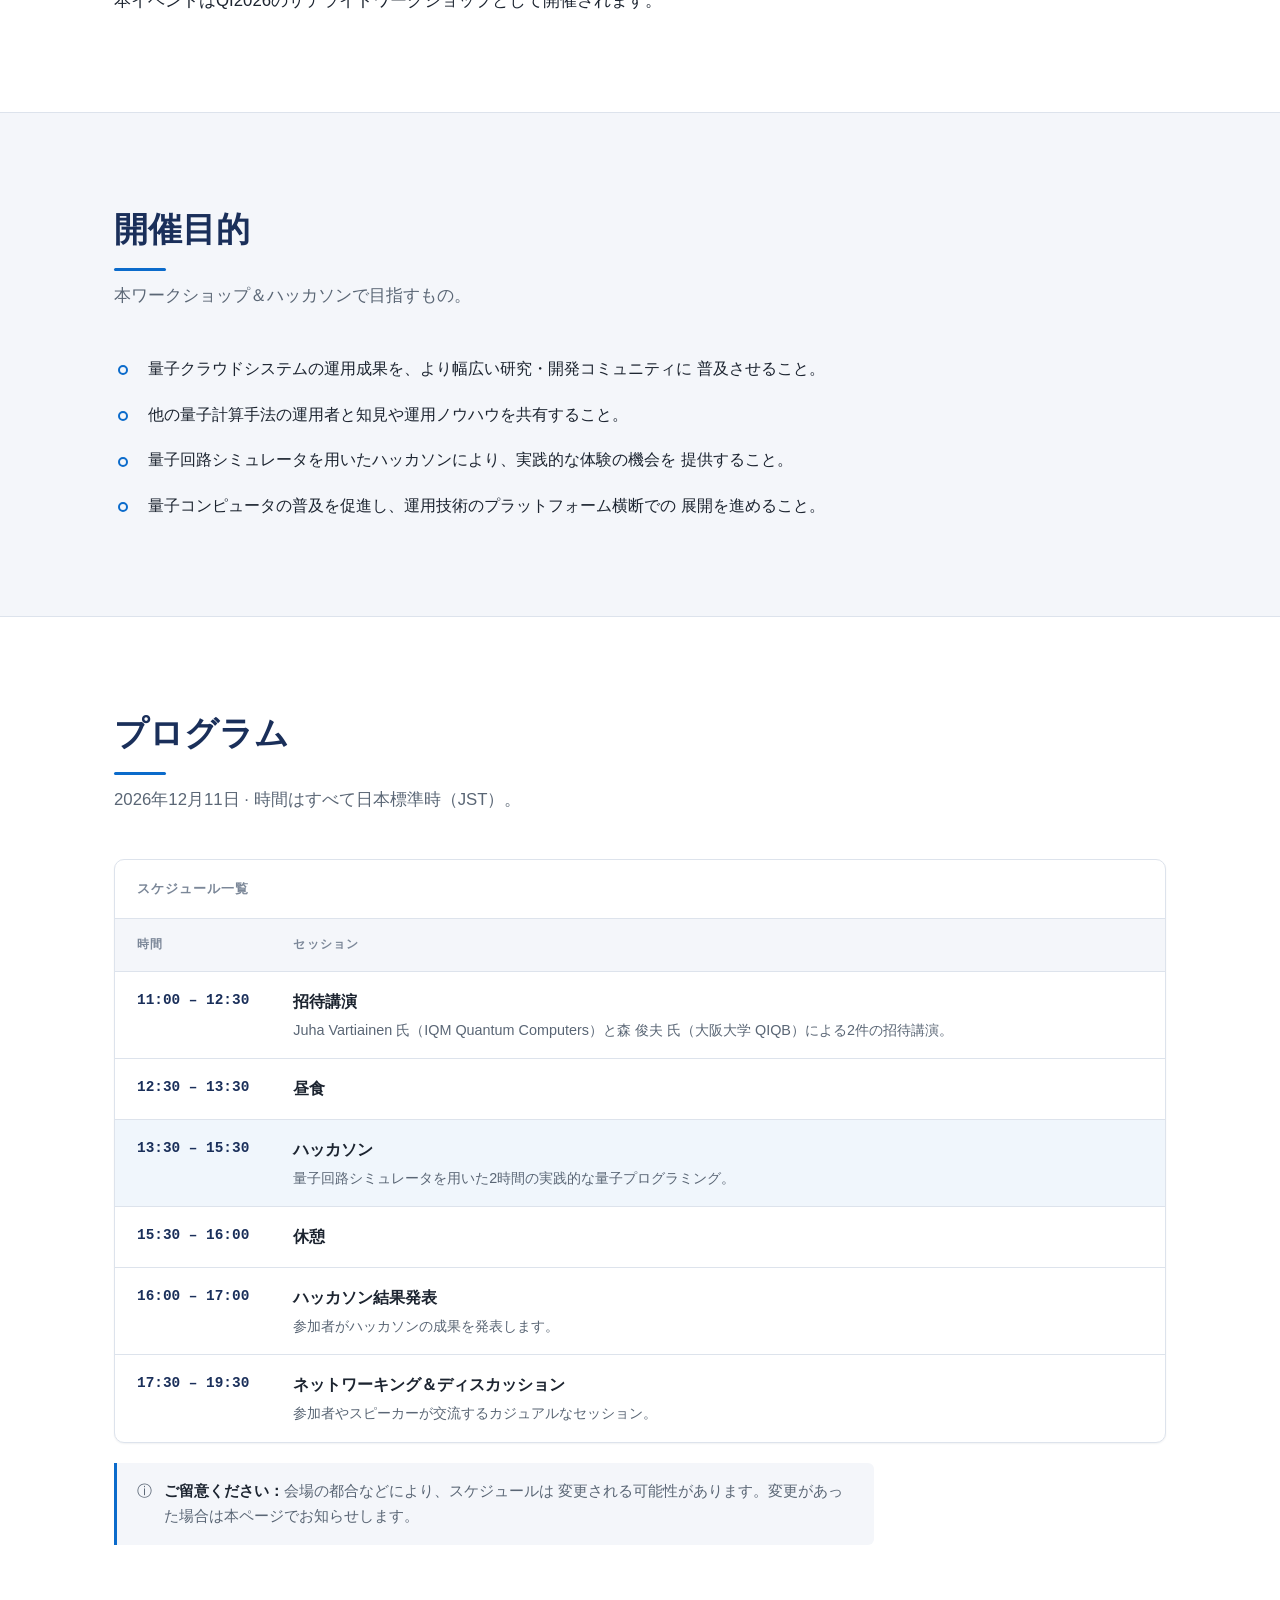
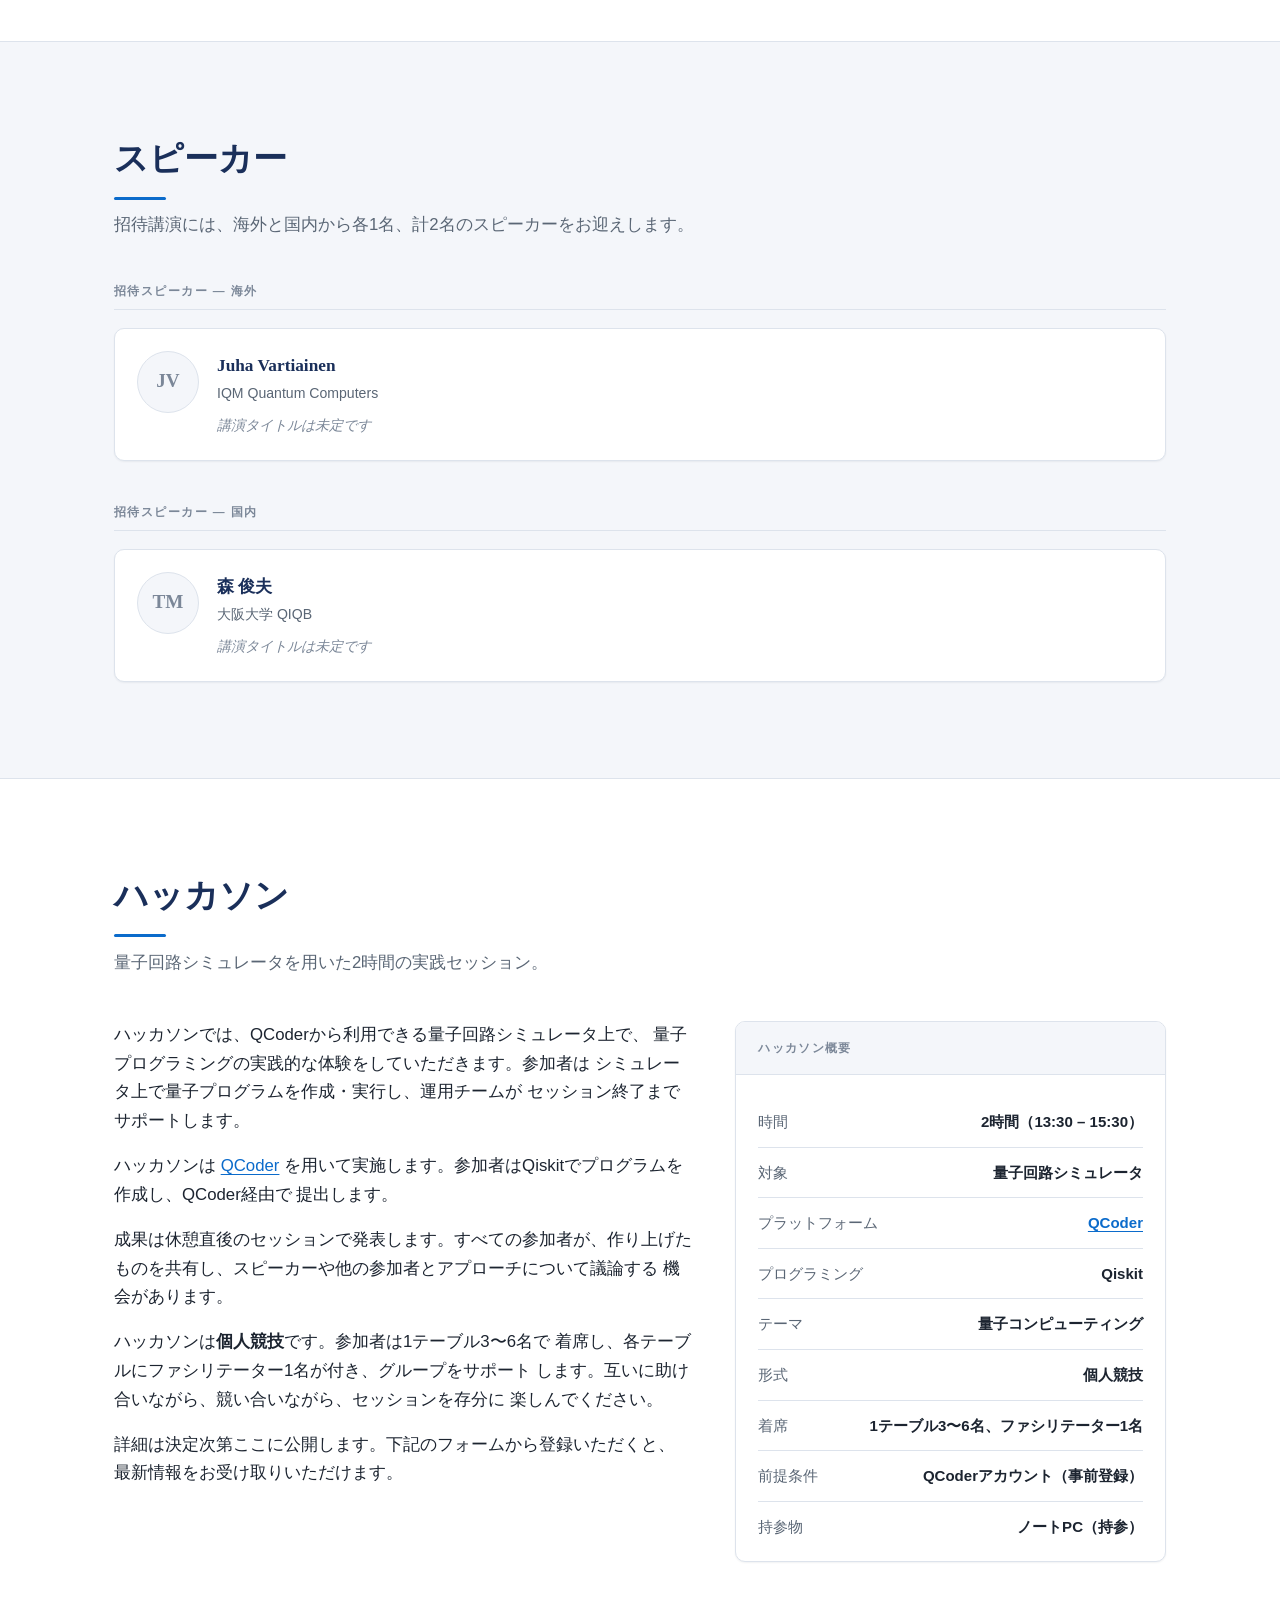
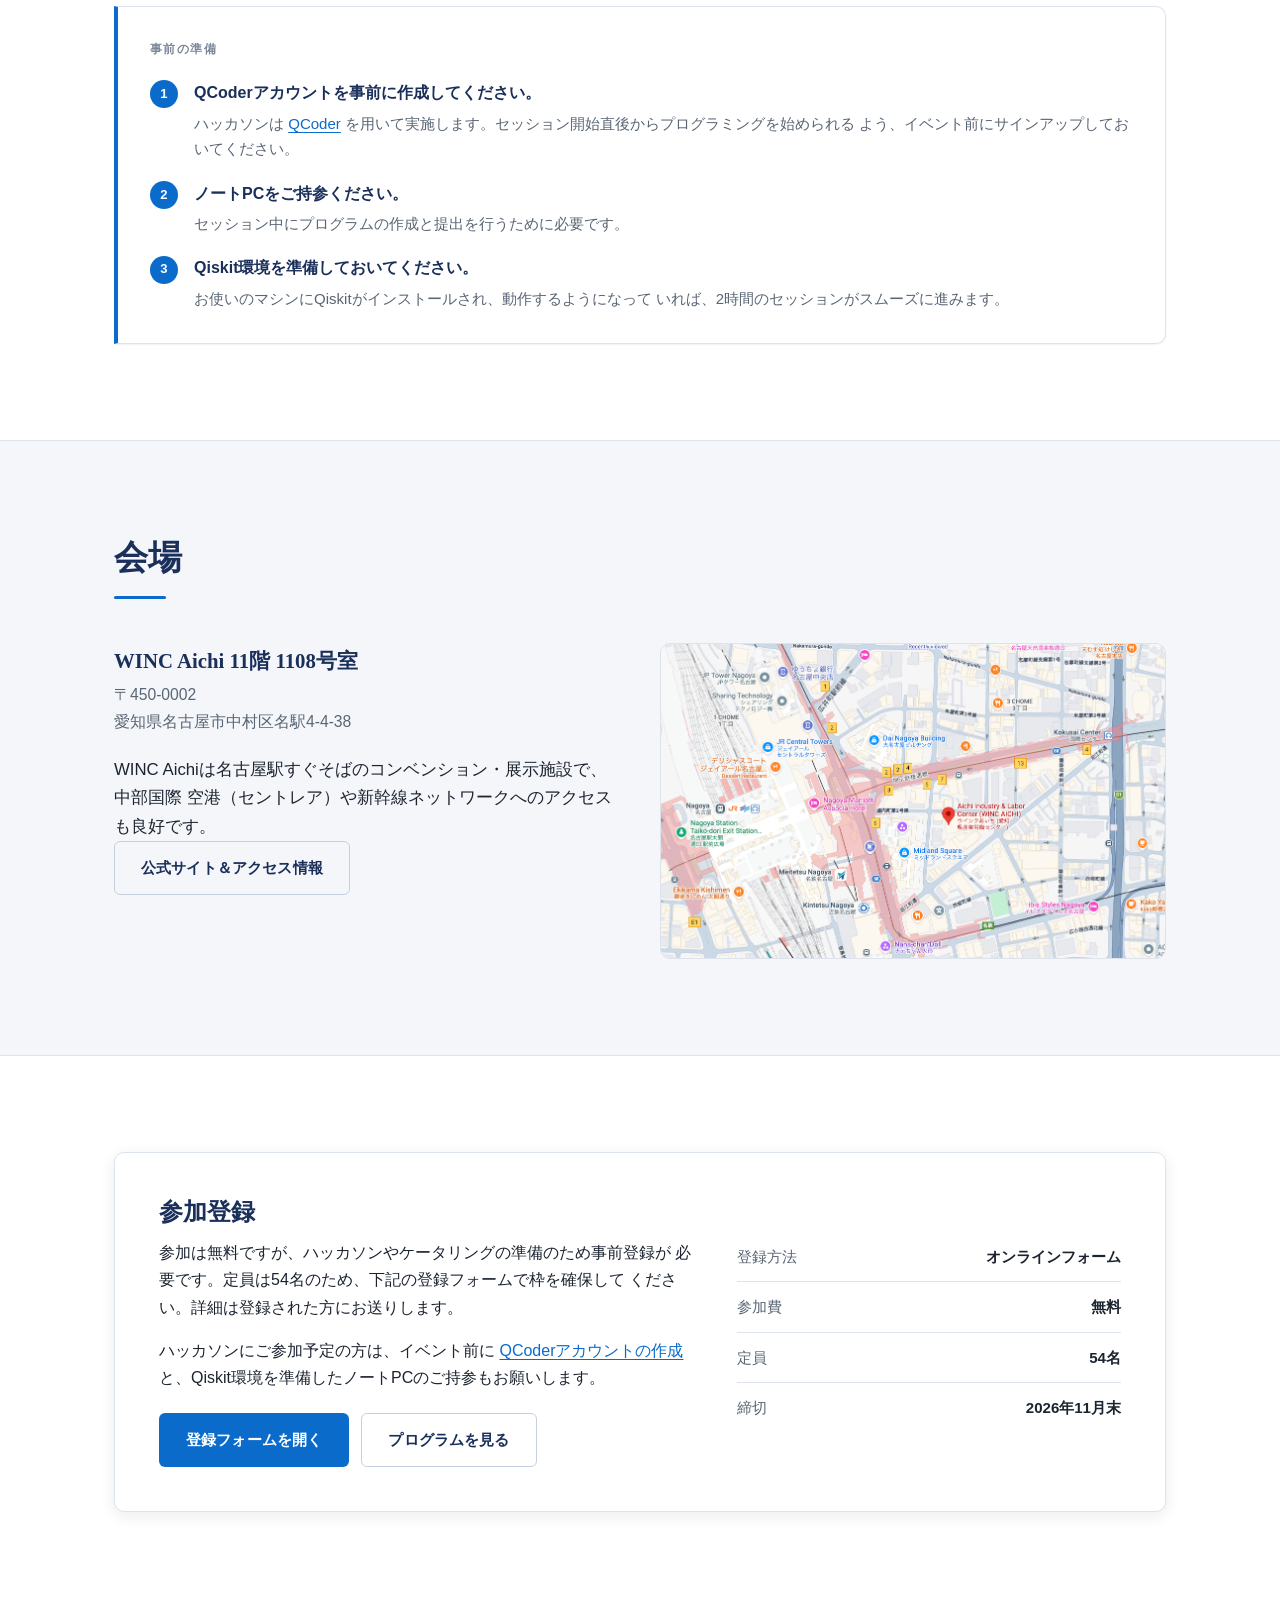
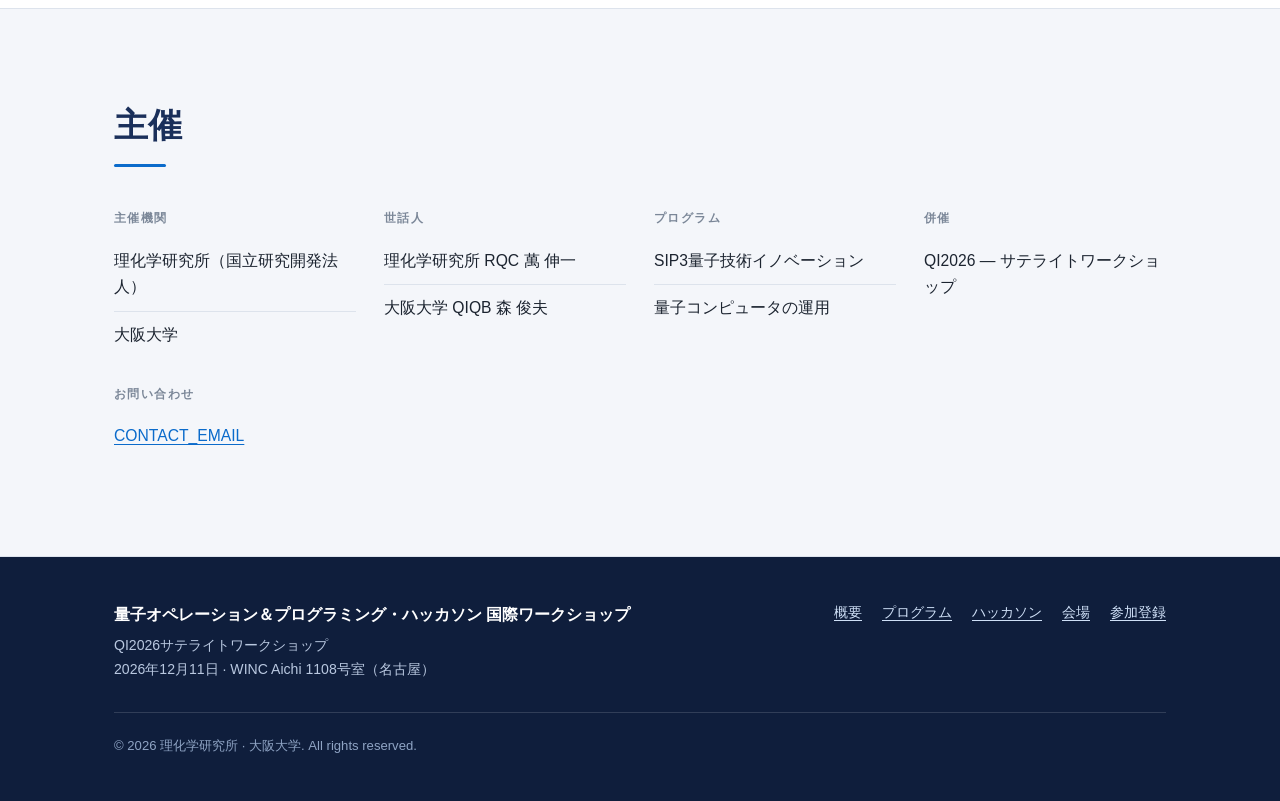
==== commit bb0543a3: "Update workshop venue, organizers, and invited speakers" ====
--- a/index.ja.html
+++ b/index.ja.html
@@ -90,7 +90,7 @@
         </li>
         <li>
           <span class="meta-label">会場</span>
-          <span>WINC Aichi（愛知県名古屋市中村区）</span>
+          <span>WINC Aichi 1108号室（愛知県名古屋市中村区）</span>
         </li>
         <li>
           <span class="meta-label">主催</span>
@@ -125,7 +125,7 @@
         </div>
         <div class="fact">
           <p class="fact__label">会場</p>
-          <p class="fact__value">WINC Aichi</p>
+          <p class="fact__value">WINC Aichi 1108号室</p>
           <p class="fact__sub">愛知県名古屋市中村区</p>
         </div>
         <div class="fact">
@@ -220,7 +220,7 @@
               <th scope="row">11:00 &ndash; 12:30</th>
               <td>
                 <span class="session-title">招待講演</span>
-                <span class="session-desc">国内外の専門家による2〜3本の招待講演。スピーカー：Juha Vartiainen 氏（IQM Quantum Computers）。</span>
+                <span class="session-desc">Juha Vartiainen 氏（IQM Quantum Computers）と森 俊夫 氏（大阪大学 QIQB）による2件の招待講演。</span>
               </td>
             </tr>
             <tr>
@@ -276,7 +276,7 @@
       <div class="section-head">
         <h2>スピーカー</h2>
         <p>
-          招待講演には、海外から1名、国内から1〜2名のスピーカーをお迎えします。
+          招待講演には、海外と国内から各1名、計2名のスピーカーをお迎えします。
         </p>
       </div>
 
@@ -300,19 +300,12 @@
         <h3 class="speaker-group__title">招待スピーカー &mdash; 国内</h3>
         <div class="card-grid">
           <article class="speaker">
-            <div class="speaker__avatar" aria-hidden="true">?</div>
+            <div class="speaker__avatar" aria-hidden="true">TM</div>
             <div>
-              <p class="speaker__name">未定</p>
-              <p class="speaker__affil">国内の機関</p>
-              <p class="speaker__talk">講演タイトルは未定です</p>
-            </div>
-          </article>
-
-          <article class="speaker">
-            <div class="speaker__avatar" aria-hidden="true">?</div>
-            <div>
-              <p class="speaker__name">未定</p>
-              <p class="speaker__affil">国内の機関</p>
+              <p class="speaker__name">
+                <a href="https://researchmap.jp/forest1040" target="_blank" rel="noopener noreferrer">森 俊夫</a>
+              </p>
+              <p class="speaker__affil">大阪大学 QIQB</p>
               <p class="speaker__talk">講演タイトルは未定です</p>
             </div>
           </article>
@@ -449,7 +442,7 @@
       <div class="venue-grid">
         <div>
           <p class="venue-name">
-            <a href="https://www.winc-aichi.jp/" target="_blank" rel="noopener noreferrer">WINC Aichi</a>
+            <a href="https://www.winc-aichi.jp/" target="_blank" rel="noopener noreferrer">WINC Aichi</a> 11階 1108号室
           </p>
           <address class="venue-address">
             〒450-0002<br>
@@ -460,10 +453,6 @@
             <p>
               WINC Aichiは名古屋駅すぐそばのコンベンション・展示施設で、中部国際
               空港（セントレア）や新幹線ネットワークへのアクセスも良好です。
-            </p>
-            <p>
-              詳細なアクセス情報と部屋割りについては、イベント日が近づきましたら
-              ここに掲載します。
             </p>
           </div>
 
@@ -548,6 +537,14 @@
         </div>
 
         <div class="org-block">
+          <h3>世話人</h3>
+          <ul>
+            <li>理化学研究所 RQC 萬 伸一</li>
+            <li>大阪大学 QIQB 森 俊夫</li>
+          </ul>
+        </div>
+
+        <div class="org-block">
           <h3>プログラム</h3>
           <ul>
             <li>SIP3量子技術イノベーション</li>
@@ -582,7 +579,7 @@
       <div>
         <p class="site-footer__title">量子オペレーション＆プログラミング・ハッカソン 国際ワークショップ</p>
         <p>QI2026サテライトワークショップ<br>
-           2026年12月11日 &middot; WINC Aichi（名古屋）</p>
+           2026年12月11日 &middot; WINC Aichi 1108号室（名古屋）</p>
       </div>
 
       <ul class="site-footer__links">
